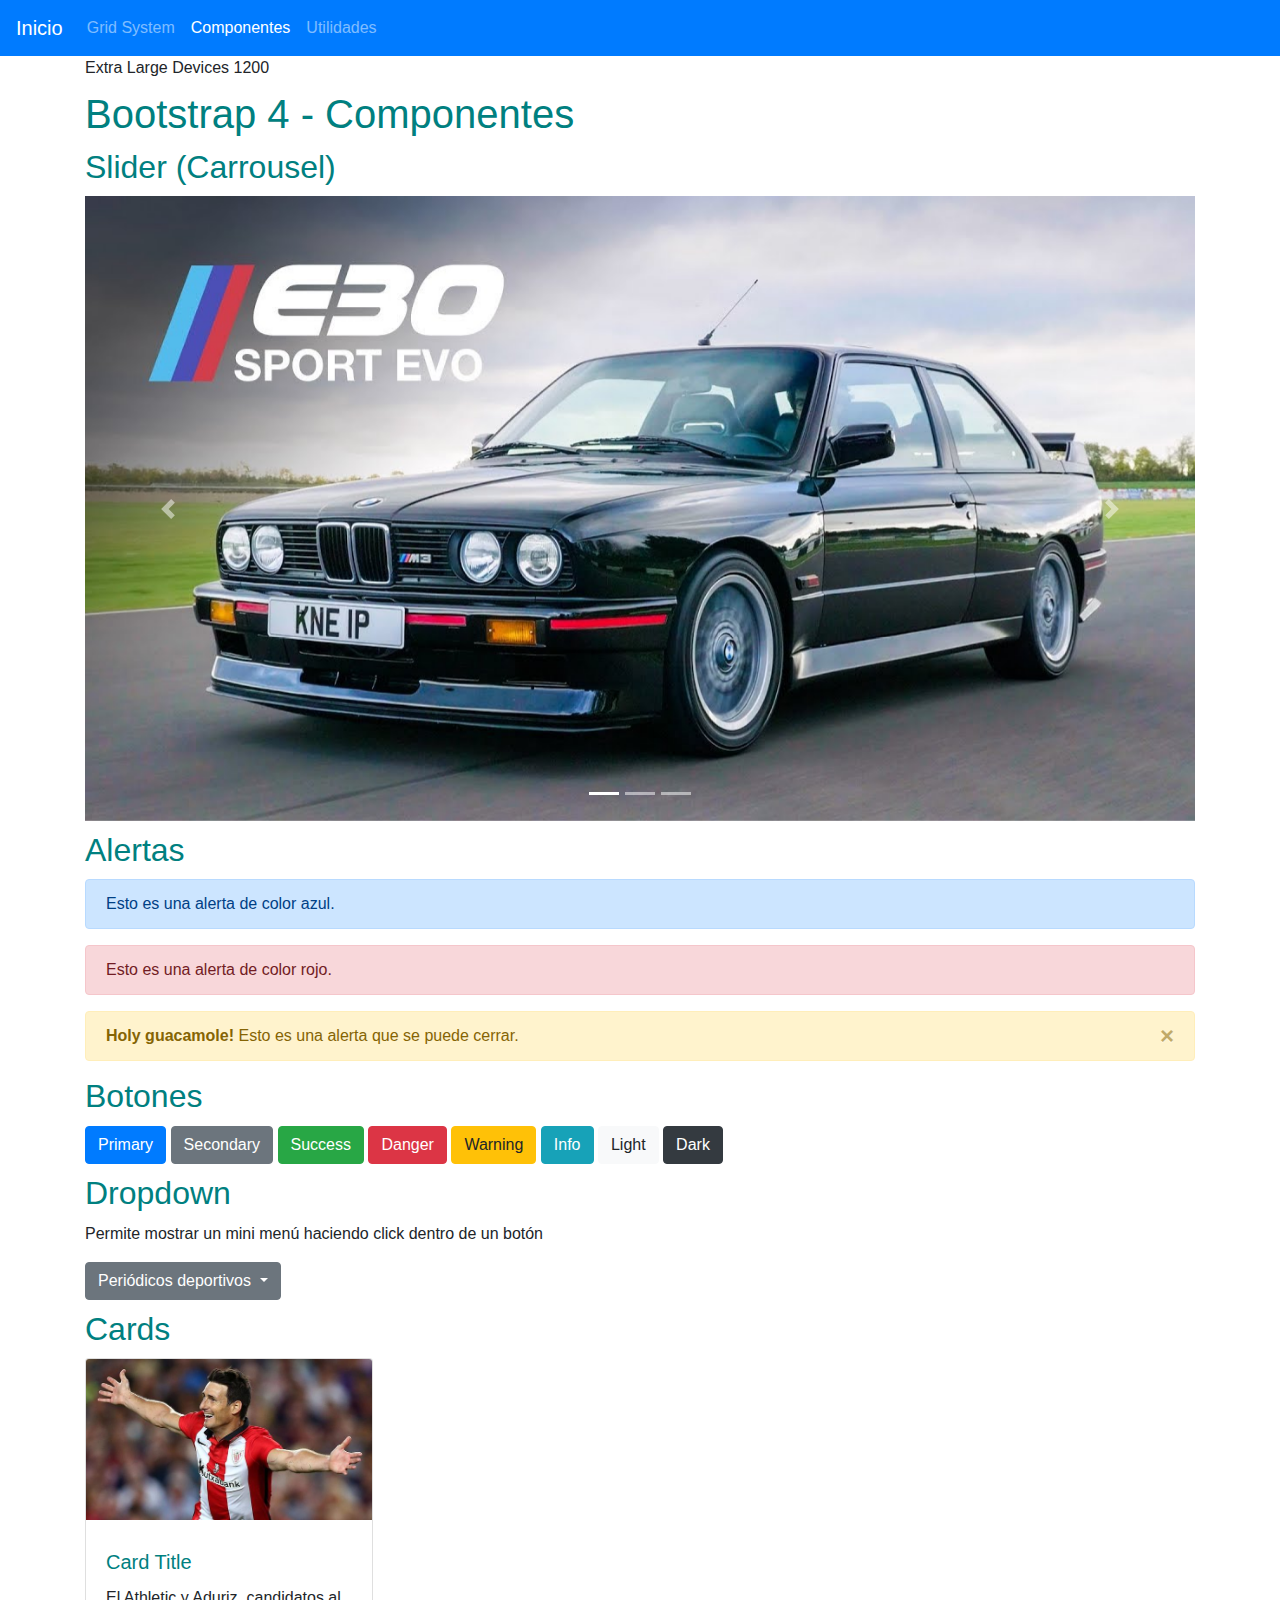
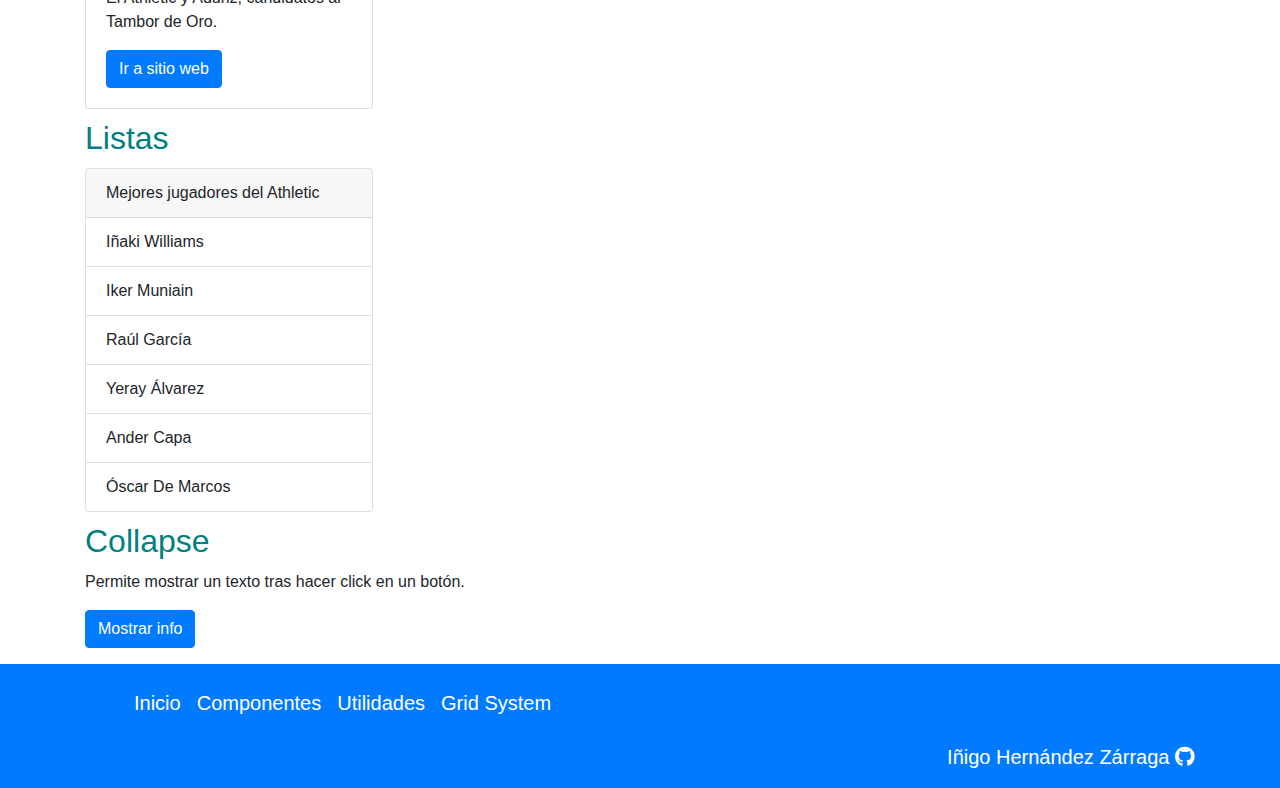
==== componentes.html @ 48dce441 "cambios bootrstrap" ====
<!doctype html>
<html lang="es">

<head>
    <!-- Required meta tags -->
    <meta charset="utf-8">
    <meta name="viewport" content="width=device-width, initial-scale=1, shrink-to-fit=no, user-scalable=no">

    <!-- Bootstrap CSS -->
    <link rel="stylesheet" href="https://stackpath.bootstrapcdn.com/bootstrap/4.3.1/css/bootstrap.min.css"
        integrity="sha384-ggOyR0iXCbMQv3Xipma34MD+dH/1fQ784/j6cY/iJTQUOhcWr7x9JvoRxT2MZw1T" crossorigin="anonymous">
    
    <!-- FontAwesome -->
    <link rel="stylesheet" href="https://cdnjs.cloudflare.com/ajax/libs/font-awesome/5.11.2/css/all.css">

    <!-- Custom CSS -->
    <link rel="stylesheet" href="css/styles.css">
    <title>Bootstrap 4 -  Componentes</title>
</head>

<body>
    <nav class=" navbar navbar-expand-lg navbar-dark bg-primary">
        <a class="navbar-brand" href="index.html">Inicio</a>
        <button class="navbar-toggler" type="button" data-toggle="collapse" data-target="#navbarNav"
            aria-controls="navbarNav" aria-expanded="false" aria-label="Toggle navigation">
            <span class="navbar-toggler-icon"></span>
        </button>
        <div class="collapse navbar-collapse" id="navbarNav">
            <ul class="navbar-nav">
                <li class="nav-item ">
                    <a class="nav-link" href="grid-system.html">Grid System</a> <span class="sr-only">(current)</span></a>
                </li>
                <li class="nav-item active">
                    <a class="nav-link" href="componentes.html">Componentes</a>
                </li>
                <li class="nav-item">
                    <a class="nav-link" href="utilidades.html">Utilidades</a>
                </li>
            </ul>
        </div>
    </nav>



    <main class="container">

        <h1>bootstrap 4 - Componentes</h1>

       

        <h2>Slider (Carrousel)</h2>

        <div id="carouselExampleIndicators" class="carousel slide" data-ride="carousel">
            <ol class="carousel-indicators">
                <li data-target="#carouselExampleIndicators" data-slide-to="0" class="active"></li>
                <li data-target="#carouselExampleIndicators" data-slide-to="1"></li>
                <li data-target="#carouselExampleIndicators" data-slide-to="2"></li>
            </ol>
            <div class="carousel-inner">
                <div class="carousel-item active">
                    <img src="images/e30.jpg" class="d-block w-100" alt="bmw m3 e30">
                </div>
                <div class="carousel-item">
                    <img src="images/190e.jpg" class="d-block w-100" alt="mercedes 190e evo 2">
                </div>
                <div class="carousel-item">
                    <img src="images/serrucho.jpg" class="d-block w-100" alt="ford sierra rs cosworth">
                </div>
            </div>
            <a class="carousel-control-prev" href="#carouselExampleIndicators" role="button" data-slide="prev">
                <span class="carousel-control-prev-icon" aria-hidden="true"></span>
                <span class="sr-only">Previous</span>
            </a>
            <a class="carousel-control-next" href="#carouselExampleIndicators" role="button" data-slide="next">
                <span class="carousel-control-next-icon" aria-hidden="true"></span>
                <span class="sr-only">Next</span>
            </a>
        </div>
              

        <h2>Alertas</h2>
        <div class="alert alert-primary" role="alert">
            Esto es una alerta de color azul.
        </div>
        
        <div class="alert alert-danger" role="alert">
            Esto es una alerta de color rojo.
        </div>
        
        
        
        <div class="alert alert-warning alert-dismissible fade show" role="alert">
            <strong>Holy guacamole!</strong> Esto es una alerta que se puede cerrar.
            <button type="button" class="close" data-dismiss="alert" aria-label="Close">
                <span aria-hidden="true">&times;</span>
            </button>
        </div>

        <h2>Botones</h2>

        <button type="button" class="btn btn-primary">Primary</button>
        <button type="button" class="btn btn-secondary">Secondary</button>
        <button type="button" class="btn btn-success">Success</button>
        <button type="button" class="btn btn-danger">Danger</button>
        <button type="button" class="btn btn-warning">Warning</button>
        <button type="button" class="btn btn-info">Info</button>
        <button type="button" class="btn btn-light">Light</button>
        <button type="button" class="btn btn-dark">Dark</button>

        <h2>Dropdown </h2>
        <p>Permite mostrar un mini menú haciendo click dentro de un botón</p>

        <div class="dropdown">
            <a class="btn btn-secondary dropdown-toggle" href="#" role="button" id="dropdownMenuLink" data-toggle="dropdown"
                aria-haspopup="true" aria-expanded="false">
               Periódicos deportivos
            </a>
        
            <div class="dropdown-menu" aria-labelledby="dropdownMenuLink">
                <a class="dropdown-item" href="https://www.marca.com/">Marca</a>
                <a class="dropdown-item" href="https://as.com/">As</a>
                <a class="dropdown-item" href="https://www.mundodeportivo.com/">Mundo Deportivo</a>
            </div>
        </div>

        <h2>Cards</h2>
        <div class="card" style="width: 18rem;">
            <img src="images/aduriz.jpg" class="card-img-top" alt="...">
            <div class="card-body">
                <h5 class="card-title">Card title</h5>
                <p class="card-text">El Athletic y Aduriz, candidatos al Tambor de Oro.</p>
                <a href="https://es.wikipedia.org/wiki/Aritz_Aduriz" class="btn btn-primary">Ir a sitio web</a>
            </div>
        </div>

        <h2>Listas</h2>

        <div class="card" style="width: 18rem;">
            <div class="card-header">
                Mejores jugadores del Athletic
            </div>
            <ol class="list-group list-group-flush">
                <li class="list-group-item">Iñaki Williams</li>
                <li class="list-group-item">Iker Muniain</li>
                <li class="list-group-item">Raúl García</li>
                <li class="list-group-item">Yeray Álvarez</li>
                <li class="list-group-item">Ander Capa</li>
                <li class="list-group-item">Óscar De Marcos</li>
               
            </ol>
        </div>

        <h2>Collapse</h2>
        <p>Permite mostrar un texto tras hacer click en un botón.</p>
        <p>
           
            <button class="btn btn-primary" type="button" data-toggle="collapse" data-target="#collapseExample"
                aria-expanded="false" aria-controls="collapseExample">
                Mostrar info
            </button>
        </p>
        <div class="collapse" id="collapseExample">
            <div class="card card-body">
               Lorem, ipsum dolor sit amet consectetur adipisicing elit. Asperiores nihil dignissimos debitis cum dolorum praesentium repellendus, eius nobis, incidunt minima distinctio reiciendis qui cupiditate! Incidunt tempore quos architecto tempora omnis!
            </div>
        </div>


    </main>

    <footer class="bg-primary ">
        <div class="container p-1 p-sm-3 clearfix">
            <nav>
                <ul class="d-flex justify-content-start flex-column flex-column  flex-md-row bd-highlight mb-3 ">
                    <li class="p-2 bd-highlight"><a href="index.html">Inicio</a></li>
                    <li class="p-2 bd-highlight"><a href="componentes.html">Componentes</a></li>
                    <li class="p-2 bd-highlight"><a href="utilidades.html">Utilidades</a></li>
                    <li class="p-2 bd-highlight"><a href="grid-system.html">Grid System</a></li>
                </ul>
    
                <a class="float-right" href="https://github.com/ihz46" target="_blank">Iñigo Hernández Zárraga <i
                        class="fab fa-github font-size:2em "></i></a>
            </nav>
        </div>
    </footer>




    <!-- Optional JavaScript -->
    <!-- jQuery first, then Popper.js, then Bootstrap JS -->
    <script src="https://code.jquery.com/jquery-3.3.1.slim.min.js"
        integrity="sha384-q8i/X+965DzO0rT7abK41JStQIAqVgRVzpbzo5smXKp4YfRvH+8abtTE1Pi6jizo"
        crossorigin="anonymous"></script>
    <script src="https://cdnjs.cloudflare.com/ajax/libs/popper.js/1.14.7/umd/popper.min.js"
        integrity="sha384-UO2eT0CpHqdSJQ6hJty5KVphtPhzWj9WO1clHTMGa3JDZwrnQq4sF86dIHNDz0W1"
        crossorigin="anonymous"></script>
    <script src="https://stackpath.bootstrapcdn.com/bootstrap/4.3.1/js/bootstrap.min.js"
        integrity="sha384-JjSmVgyd0p3pXB1rRibZUAYoIIy6OrQ6VrjIEaFf/nJGzIxFDsf4x0xIM+B07jRM"
        crossorigin="anonymous"></script>
</body>

</html>
---- css/styles.css ----
/**

    Fichero de CSS personalizado


*/

h1,
h2,
h3,
h4,
h5,
h6 {
    color: teal;
    text-transform: capitalize;
    margin: 10px 0px 10px 0px;
}

ul,ol{
    list-style: none;
}

main:before {
    content: "Mobile First < 576";
}

.col,
.col-sm {
    border: 1px solid rgb(0, 133, 177);
    background-color: rgb(132, 240, 141);
    padding: 20px;
}

footer {
    bottom: 0;
    width: 100%;
    text-align: center;
}

nav {
    position: sticky;
}

footer a {
    color: white;
    font-size: 1.25em
}

a:hover {
    color: #ffc107;
    text-decoration: none;

}



/* Extra small devices (portrait phones, less than 576px)
     No media query for `xs` since this is the default in Bootstrap

     Small devices (landscape phones, 576px and up)*/
@media (min-width: 576px) {
    main:before {
        content: "Small Devices 576";
    }

   

}

/* Medium devices (tablets, 768px and up)*/
@media (min-width: 768px) {
    main:before {
        content: "Medium Devices 768";
    }




}

/*Large devices (desktops, 992px and up)*/

@media (min-width: 992px) {
    main:before {
        content: "Large Devices 992";
    }

  
}

/* Extra large devices (large desktops, 1200px and up)*/
@media (min-width: 1200px) {
    main:before {
        content: "Extra Large Devices 1200";
    }

    
}
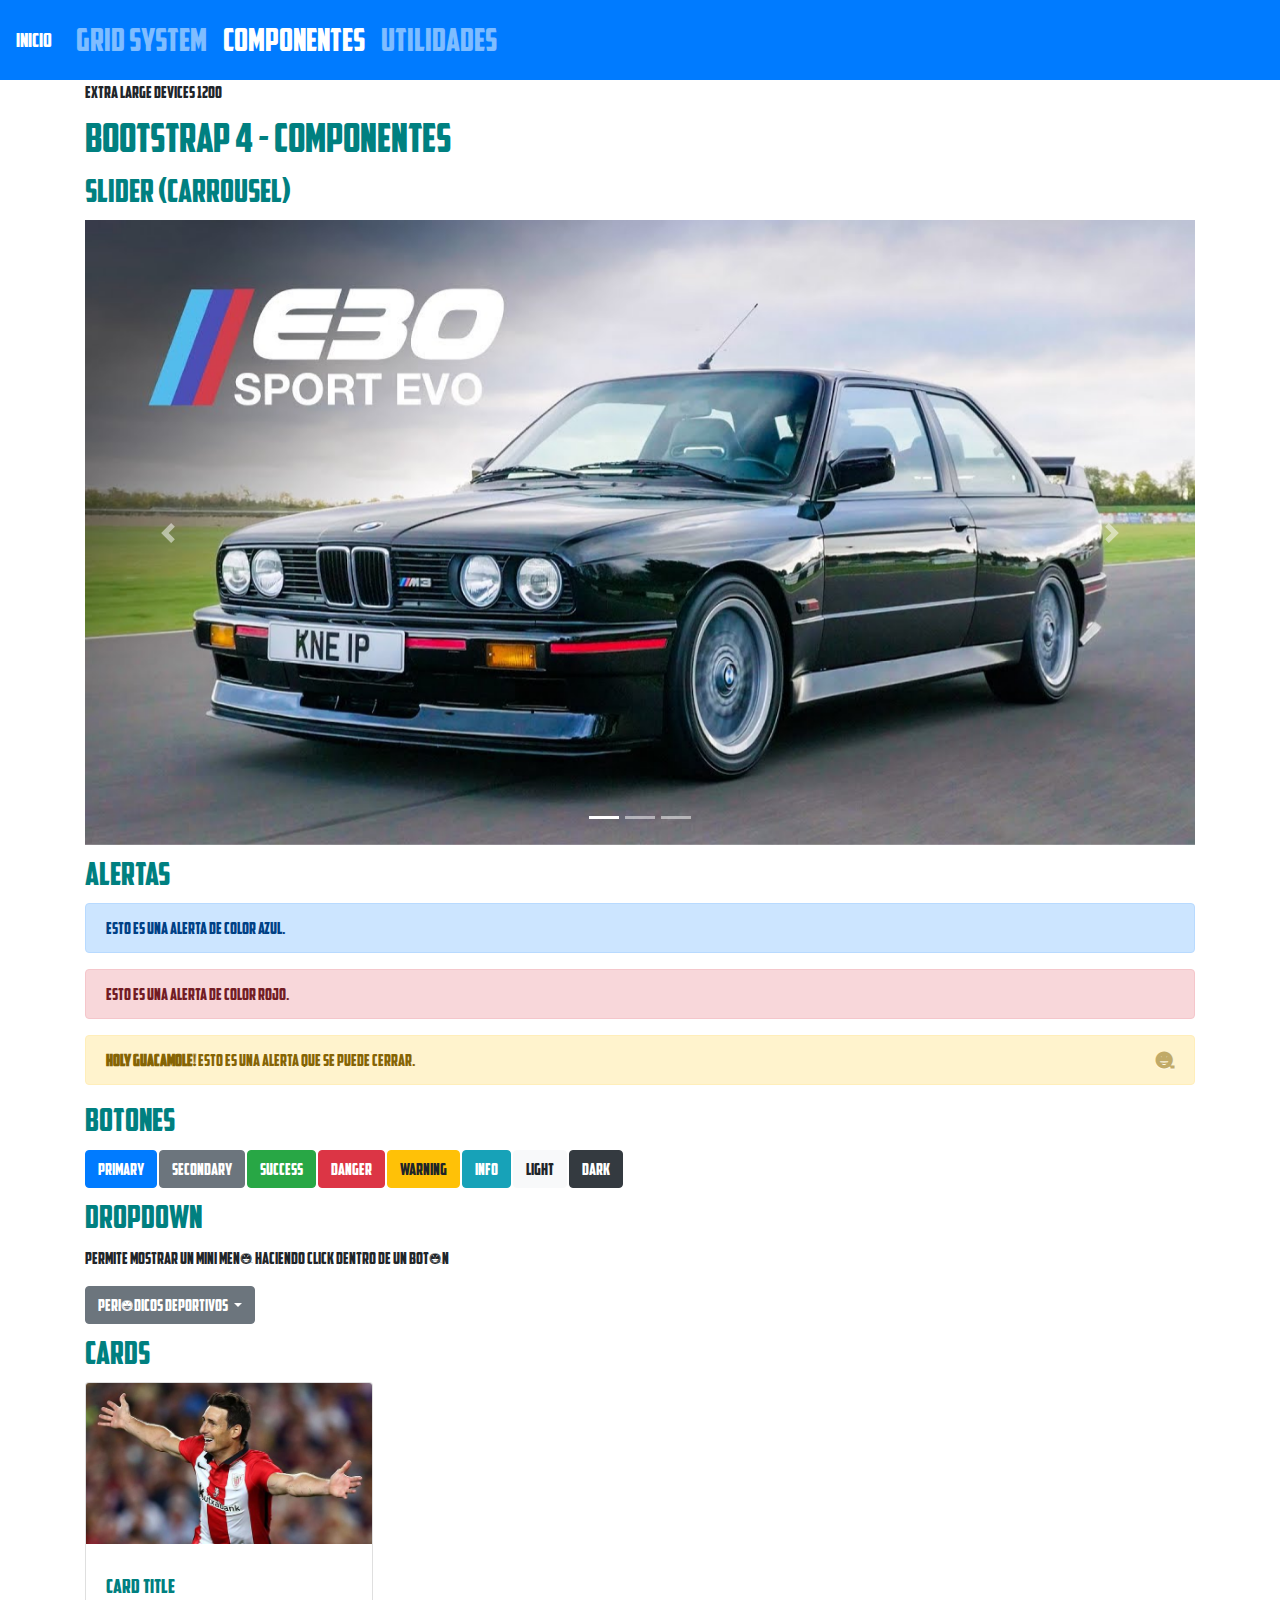
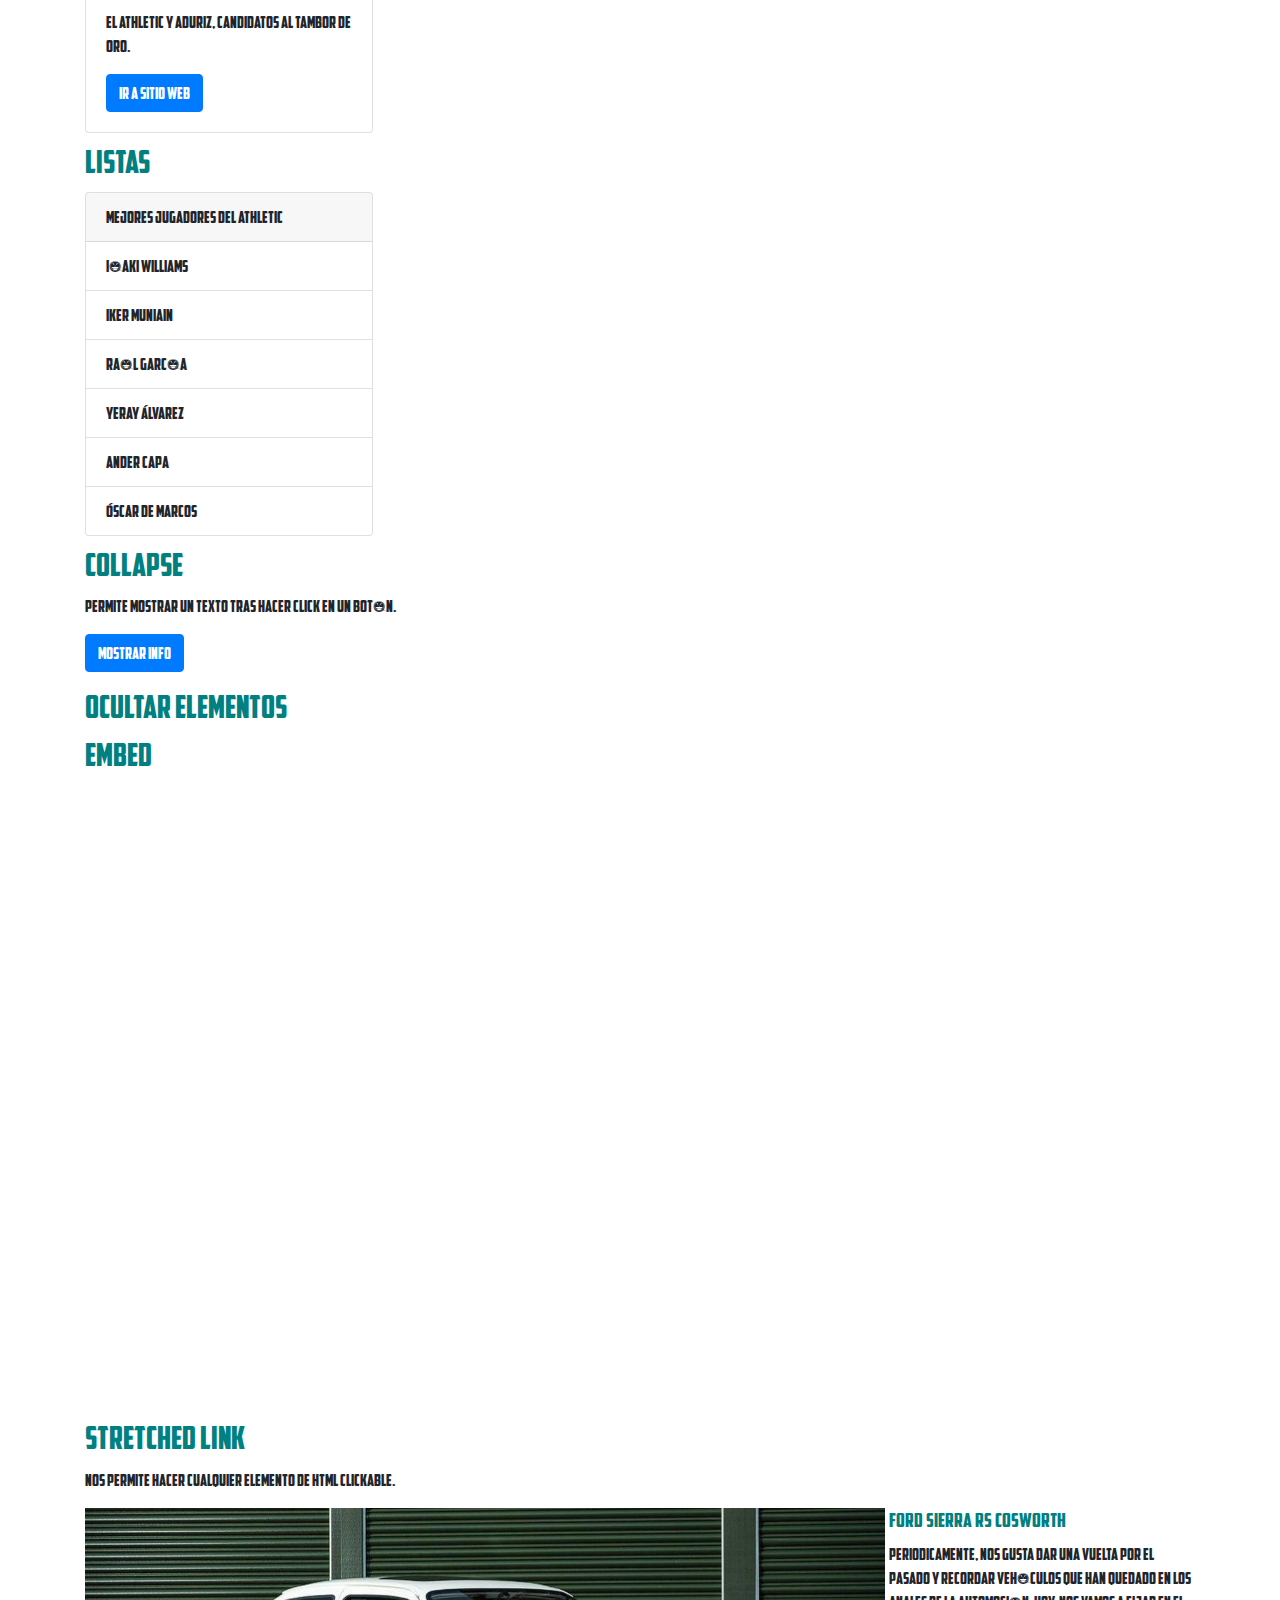
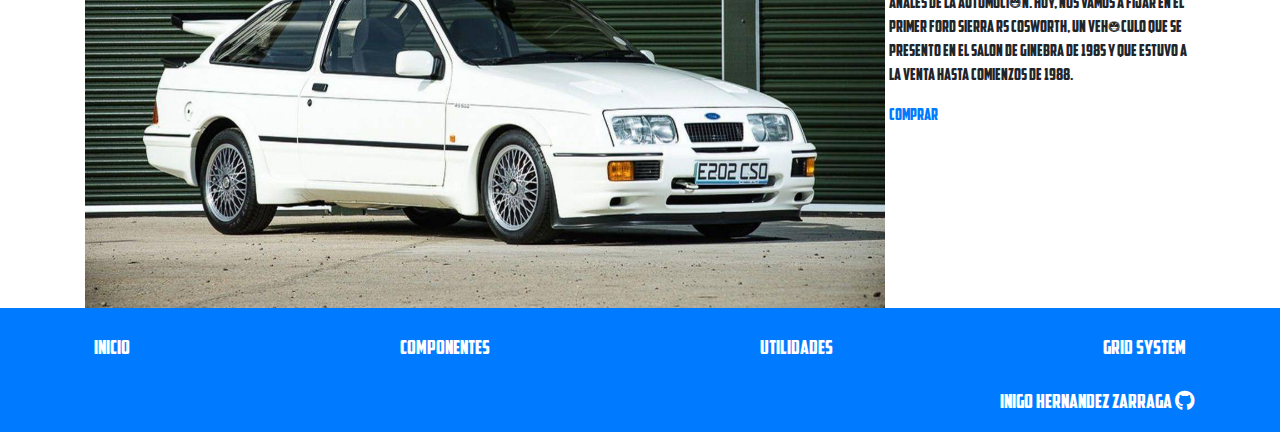
==== commit 485ee604: "cambios" ====
--- a/componentes.html
+++ b/componentes.html
@@ -5,6 +5,9 @@
     <!-- Required meta tags -->
     <meta charset="utf-8">
     <meta name="viewport" content="width=device-width, initial-scale=1, shrink-to-fit=no, user-scalable=no">
+
+    <!-- Fuente American Captain -->
+    <link rel="stylesheet" href="css/fonts.css">
 
     <!-- Bootstrap CSS -->
     <link rel="stylesheet" href="https://stackpath.bootstrapcdn.com/bootstrap/4.3.1/css/bootstrap.min.css"
@@ -164,25 +167,51 @@
                Lorem, ipsum dolor sit amet consectetur adipisicing elit. Asperiores nihil dignissimos debitis cum dolorum praesentium repellendus, eius nobis, incidunt minima distinctio reiciendis qui cupiditate! Incidunt tempore quos architecto tempora omnis!
             </div>
         </div>
+        <h2>Ocultar elementos</h2>
+        <div class="d-lg-none">
+            <p>Este texto debe desaparecer en las pantallas menores a large.</p>
+            <img class="border border-primary rounded" src="images/hidden.PNG" alt="imagen de como ocultar elementos dependiendo del tamano de la pantalla">
+
+        </div>
+
+        <h2>Embed</h2>
+        <div class="embed-responsive embed-responsive-16by9">
+            <iframe class="embed-responsive-item" src="https://www.dailymotion.com/video/x7o6wd3?playlist=x63ggo"
+                allowfullscreen></iframe>
+        </div>
+
+        <h2>Stretched Link</h2>
+        <p>Nos permite hacer cualquier elemento de HTML clickable.</p>
+        <div class="media position-relative">
+            <img src="images/serrucho.jpg" class="mr-1" style="height:400px; width:800px" alt="Comprar ford sierra rs cosworth">
+            <div class="media-body">
+                <h5 class="mt-0">Ford Sierra rs cosworth</h5>
+                <p>Periodicamente, nos gusta dar una vuelta por el pasado y recordar vehículos que han quedado en los anales de la
+                automoción. Hoy, nos vamos a fijar en el primer Ford Sierra RS Cosworth, un vehículo que se presento en el salon de
+                Ginebra de 1985 y que estuvo a la venta hasta comienzos de 1988.</p>
+                <a href="https://www.milanuncios.com/ford-de-segunda-mano/ford-sierra-rs-cosworth.htm" target="_blank" class="stretched-link">Comprar</a>
+            </div>
+        </div>
+     
 
 
     </main>
 
-    <footer class="bg-primary ">
-        <div class="container p-1 p-sm-3 clearfix">
-            <nav>
-                <ul class="d-flex justify-content-start flex-column flex-column  flex-md-row bd-highlight mb-3 ">
-                    <li class="p-2 bd-highlight"><a href="index.html">Inicio</a></li>
-                    <li class="p-2 bd-highlight"><a href="componentes.html">Componentes</a></li>
-                    <li class="p-2 bd-highlight"><a href="utilidades.html">Utilidades</a></li>
-                    <li class="p-2 bd-highlight"><a href="grid-system.html">Grid System</a></li>
-                </ul>
-    
-                <a class="float-right" href="https://github.com/ihz46" target="_blank">Iñigo Hernández Zárraga <i
-                        class="fab fa-github font-size:2em "></i></a>
-            </nav>
-        </div>
-    </footer>
+        <footer class="bg-primary ">
+            <div class="container p-1 p-sm-3 clearfix">
+                <nav>
+                    <ul class=" p-0 d-flex justify-content-between flex-column flex-sm-row ">
+                        <li class="p-2 bd-highlight"><a href="index.html">Inicio</a></li>
+                        <li class="p-2 bd-highlight"><a href="componentes.html">Componentes</a></li>
+                        <li class="p-2 bd-highlight"><a href="utilidades.html">Utilidades</a></li>
+                        <li class="p-2 bd-highlight"><a href="grid-system.html">Grid System</a></li>
+                    </ul>
+        
+                    <a class="float-right" href="https://github.com/ihz46" target="_blank">Inigo Hernandez Zarraga <i
+                            class="fab fa-github"></i></a>
+                </nav>
+            </div>
+        </footer>
 
 
 
--- a/css/fonts.css
+++ b/css/fonts.css
@@ -0,0 +1,7 @@
+
+@font-face {
+  font-family: 'AmericanCaptain';
+  src: url('webfonts/AmericanCaptain.eot?#iefix') format('embedded-opentype'),  url('webfonts/AmericanCaptain.woff') format('woff'), url('webfonts/AmericanCaptain.ttf')  format('truetype'), url('webfonts/AmericanCaptain.svg#AmericanCaptain') format('svg');
+  font-weight: normal;
+  font-style: normal;
+}
--- a/css/styles.css
+++ b/css/styles.css
@@ -4,6 +4,10 @@
 
 
 */
+
+* {
+    font-family: 'AmericanCaptain';
+}
 
 h1,
 h2,
@@ -16,7 +20,8 @@
     margin: 10px 0px 10px 0px;
 }
 
-ul,ol{
+ul,
+ol {
     list-style: none;
 }
 
@@ -35,10 +40,15 @@
     bottom: 0;
     width: 100%;
     text-align: center;
+    clear:both;
 }
 
 nav {
     position: sticky;
+}
+
+nav a{ 
+    font-size: 2em;
 }
 
 footer a {
@@ -63,7 +73,7 @@
         content: "Small Devices 576";
     }
 
-   
+
 
 }
 
@@ -85,7 +95,7 @@
         content: "Large Devices 992";
     }
 
-  
+
 }
 
 /* Extra large devices (large desktops, 1200px and up)*/
@@ -94,5 +104,5 @@
         content: "Extra Large Devices 1200";
     }
 
-    
+
 }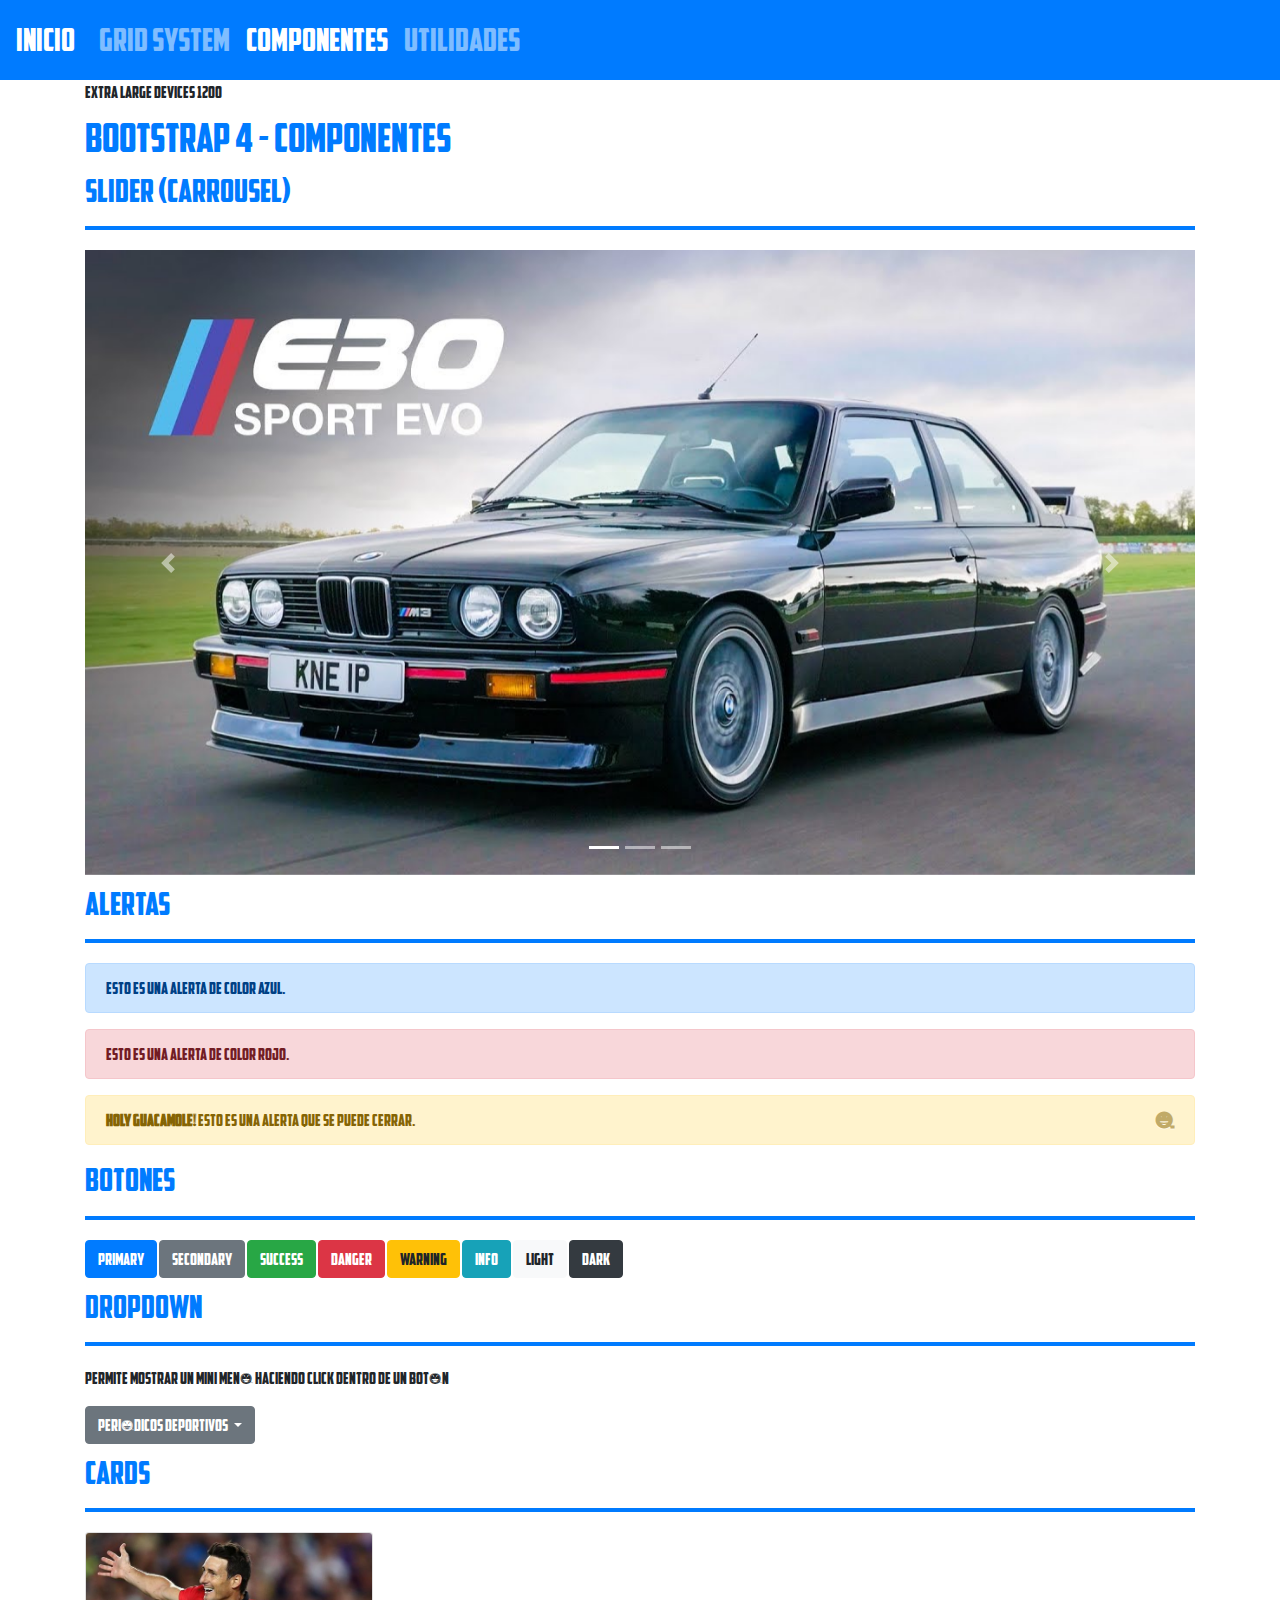
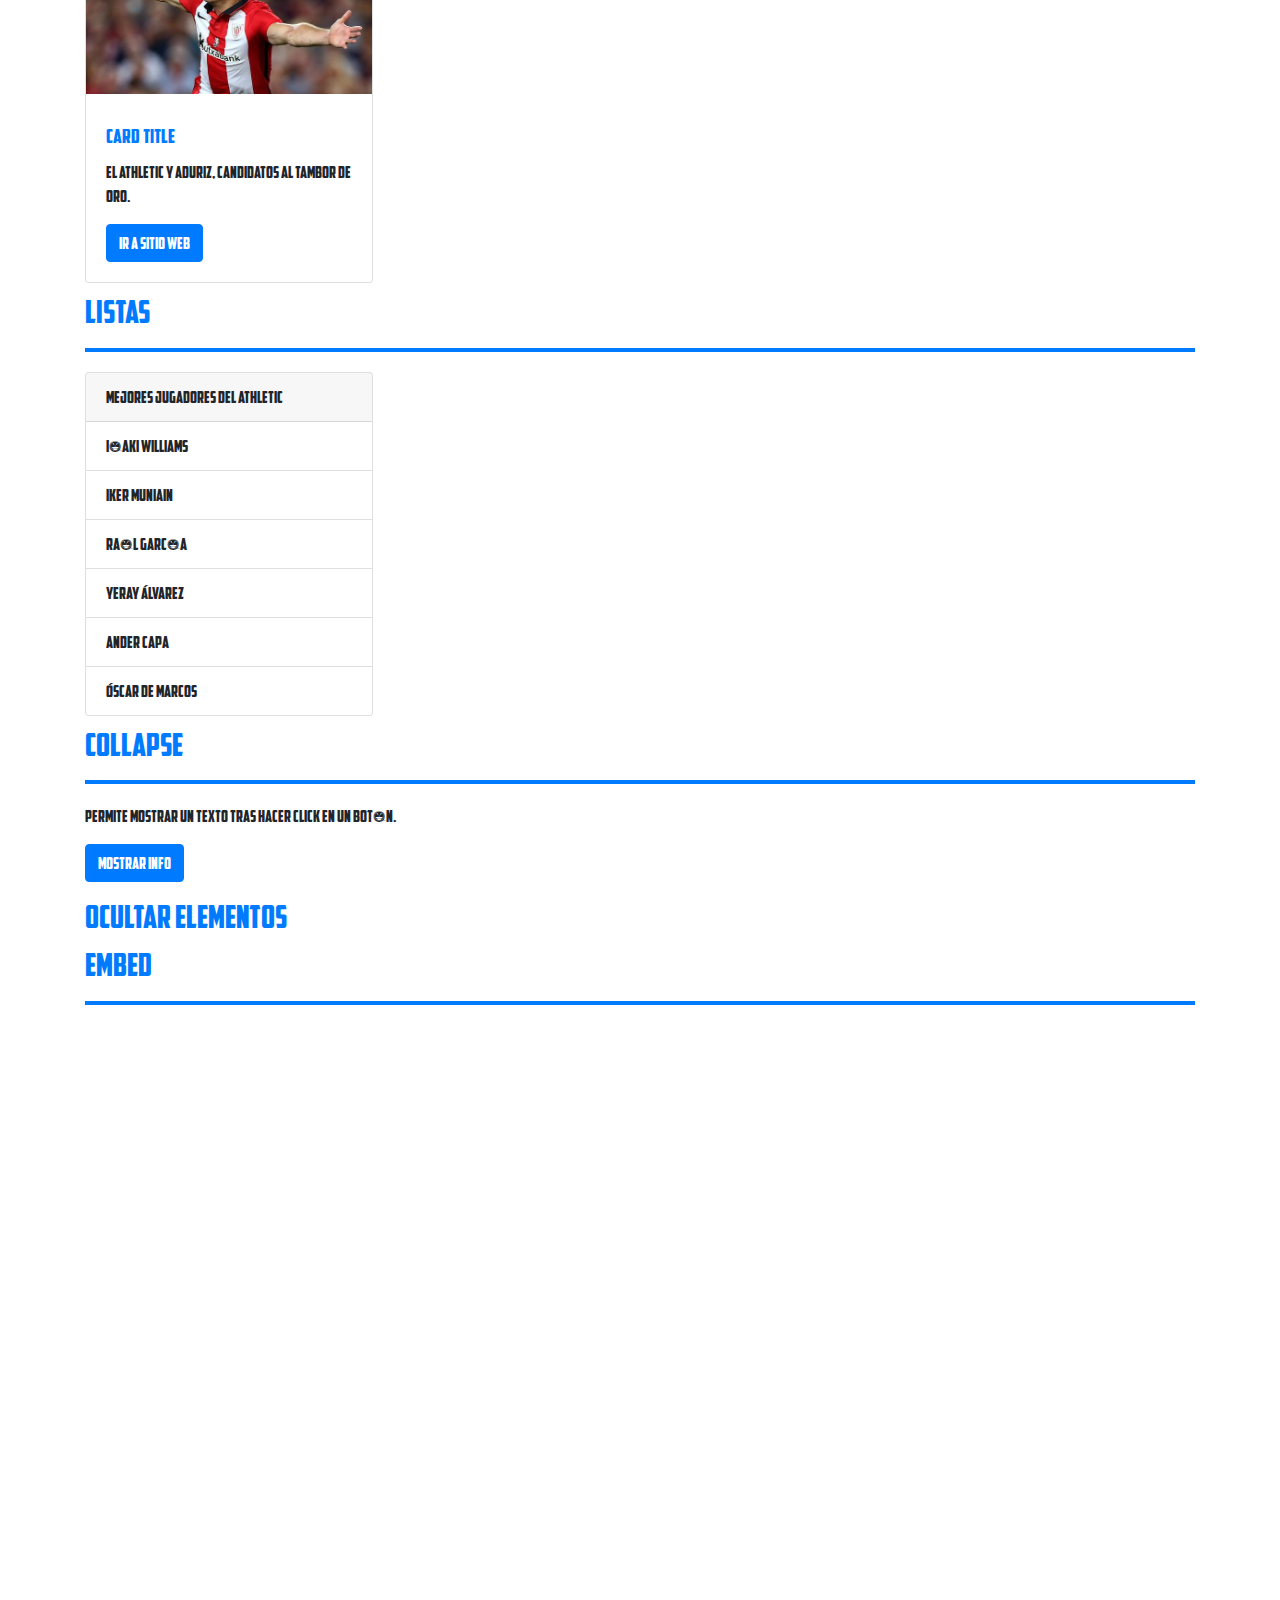
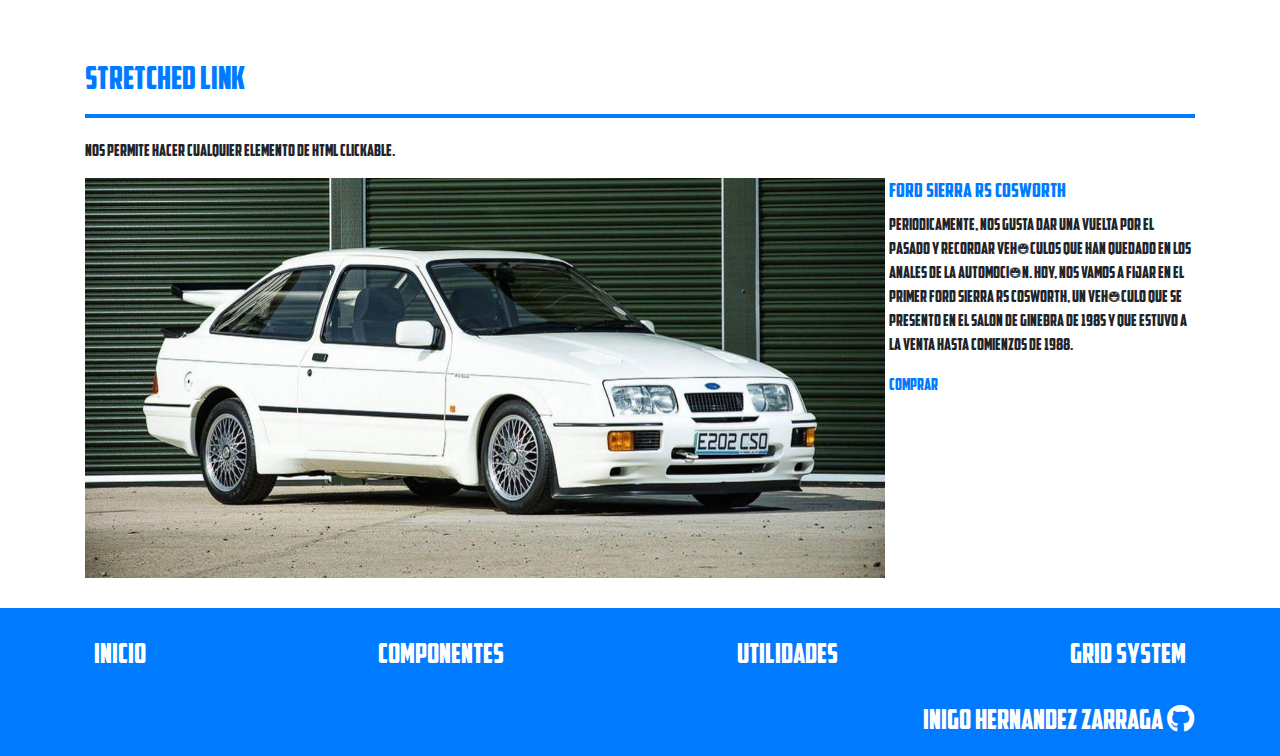
==== commit f4277089: "commit lunes 25" ====
--- a/componentes.html
+++ b/componentes.html
@@ -52,6 +52,7 @@
        
 
         <h2>Slider (Carrousel)</h2>
+        <hr>
 
         <div id="carouselExampleIndicators" class="carousel slide" data-ride="carousel">
             <ol class="carousel-indicators">
@@ -82,6 +83,7 @@
               
 
         <h2>Alertas</h2>
+        <hr>
         <div class="alert alert-primary" role="alert">
             Esto es una alerta de color azul.
         </div>
@@ -100,6 +102,7 @@
         </div>
 
         <h2>Botones</h2>
+        <hr>
 
         <button type="button" class="btn btn-primary">Primary</button>
         <button type="button" class="btn btn-secondary">Secondary</button>
@@ -111,6 +114,7 @@
         <button type="button" class="btn btn-dark">Dark</button>
 
         <h2>Dropdown </h2>
+        <hr>
         <p>Permite mostrar un mini menú haciendo click dentro de un botón</p>
 
         <div class="dropdown">
@@ -127,6 +131,7 @@
         </div>
 
         <h2>Cards</h2>
+        <hr>
         <div class="card" style="width: 18rem;">
             <img src="images/aduriz.jpg" class="card-img-top" alt="...">
             <div class="card-body">
@@ -137,6 +142,7 @@
         </div>
 
         <h2>Listas</h2>
+        <hr>
 
         <div class="card" style="width: 18rem;">
             <div class="card-header">
@@ -154,6 +160,7 @@
         </div>
 
         <h2>Collapse</h2>
+        <hr>
         <p>Permite mostrar un texto tras hacer click en un botón.</p>
         <p>
            
@@ -175,12 +182,15 @@
         </div>
 
         <h2>Embed</h2>
+        <hr>
+      
         <div class="embed-responsive embed-responsive-16by9">
-            <iframe class="embed-responsive-item" src="https://www.dailymotion.com/video/x7o6wd3?playlist=x63ggo"
-                allowfullscreen></iframe>
+            <iframe class= "embed-responsive-item" width="560" height="315" src="https://www.youtube.com/embed/kFUxZq95s14" frameborder="0"
+                allow="accelerometer; autoplay; encrypted-media; gyroscope; picture-in-picture" allowfullscreen></iframe>
         </div>
 
         <h2>Stretched Link</h2>
+        <hr>
         <p>Nos permite hacer cualquier elemento de HTML clickable.</p>
         <div class="media position-relative">
             <img src="images/serrucho.jpg" class="mr-1" style="height:400px; width:800px" alt="Comprar ford sierra rs cosworth">
--- a/css/styles.css
+++ b/css/styles.css
@@ -15,7 +15,7 @@
 h4,
 h5,
 h6 {
-    color: teal;
+    color: #007bff;
     text-transform: capitalize;
     margin: 10px 0px 10px 0px;
 }
@@ -23,6 +23,12 @@
 ul,
 ol {
     list-style: none;
+}
+
+hr {
+    color: #007bff;
+    border: 2px solid#007bff;
+    margin-bottom: 20px;
 }
 
 main:before {
@@ -37,23 +43,25 @@
 }
 
 footer {
+    margin-top: 30px;
     bottom: 0;
     width: 100%;
     text-align: center;
-    clear:both;
+    clear: both;
 }
 
 nav {
     position: sticky;
 }
 
-nav a{ 
+nav a.navbar-brand,
+nav a {
     font-size: 2em;
 }
 
 footer a {
     color: white;
-    font-size: 1.25em
+    font-size: 1.75em
 }
 
 a:hover {
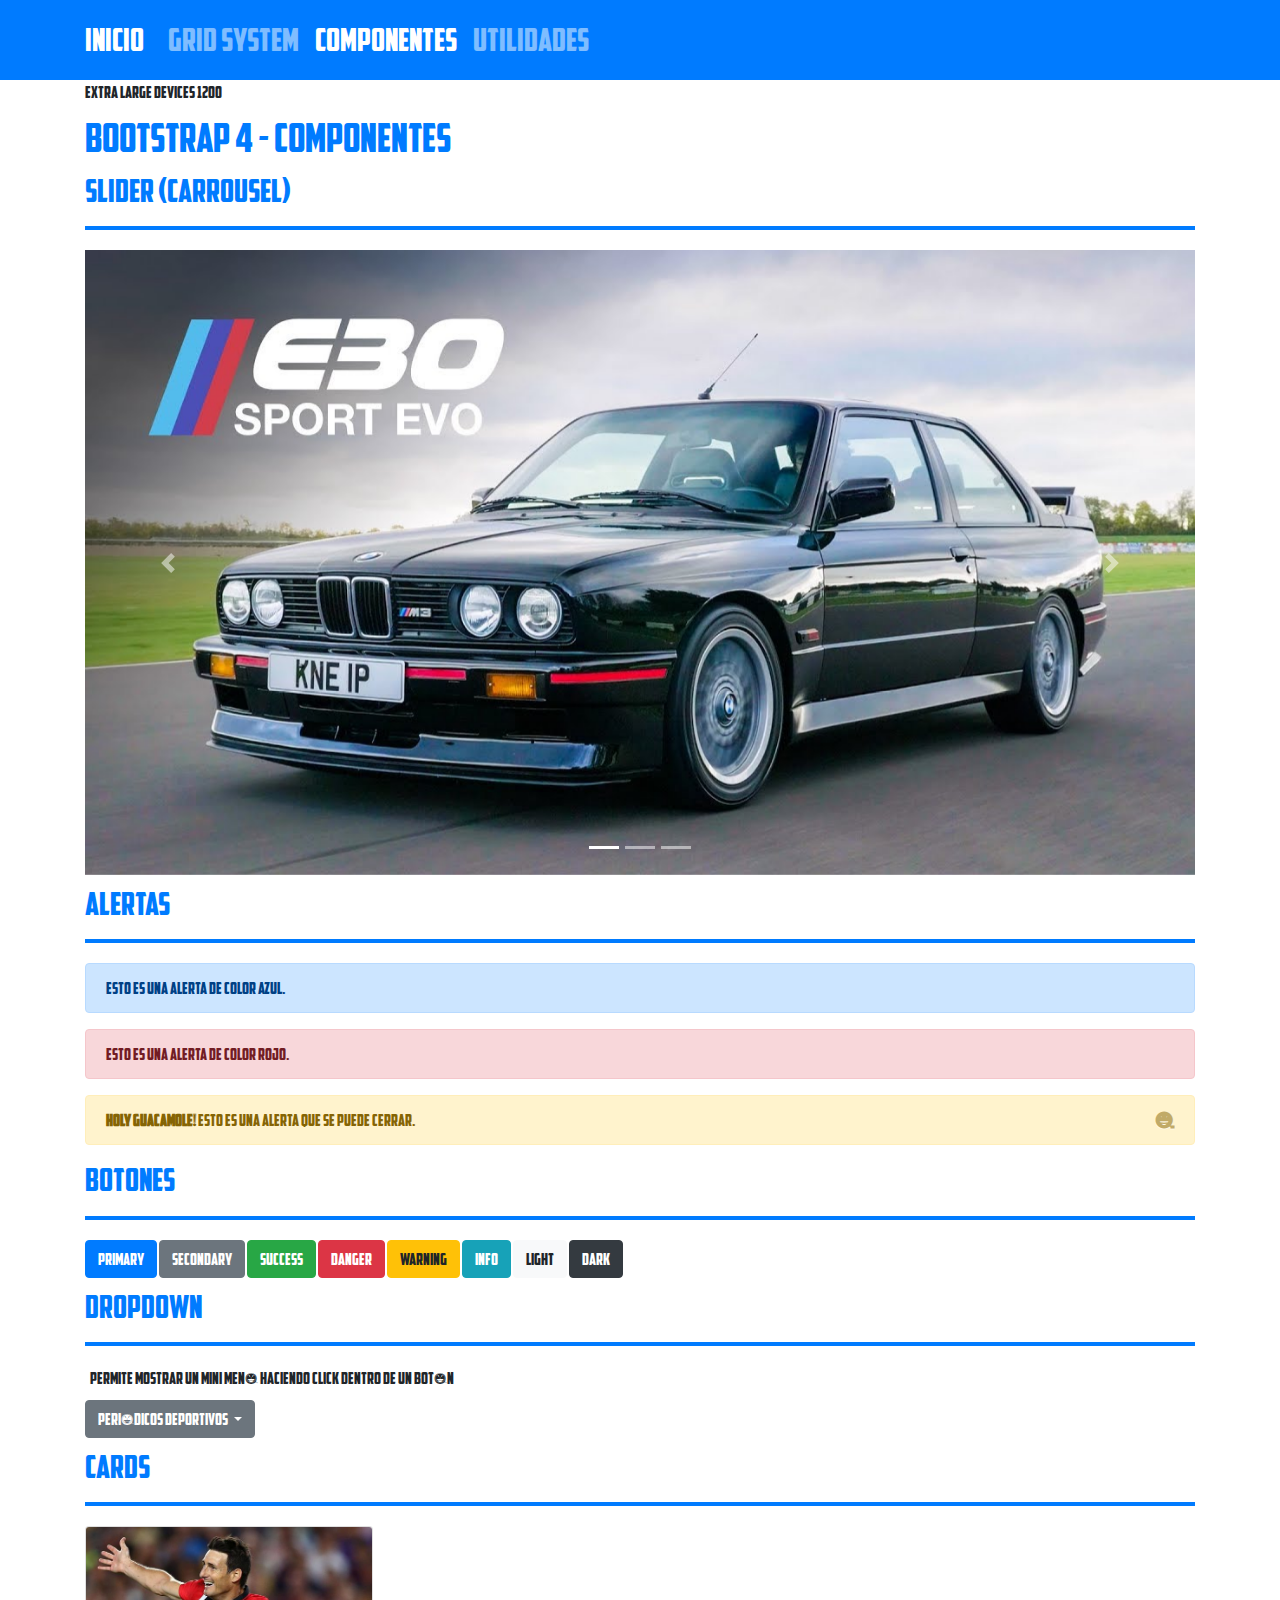
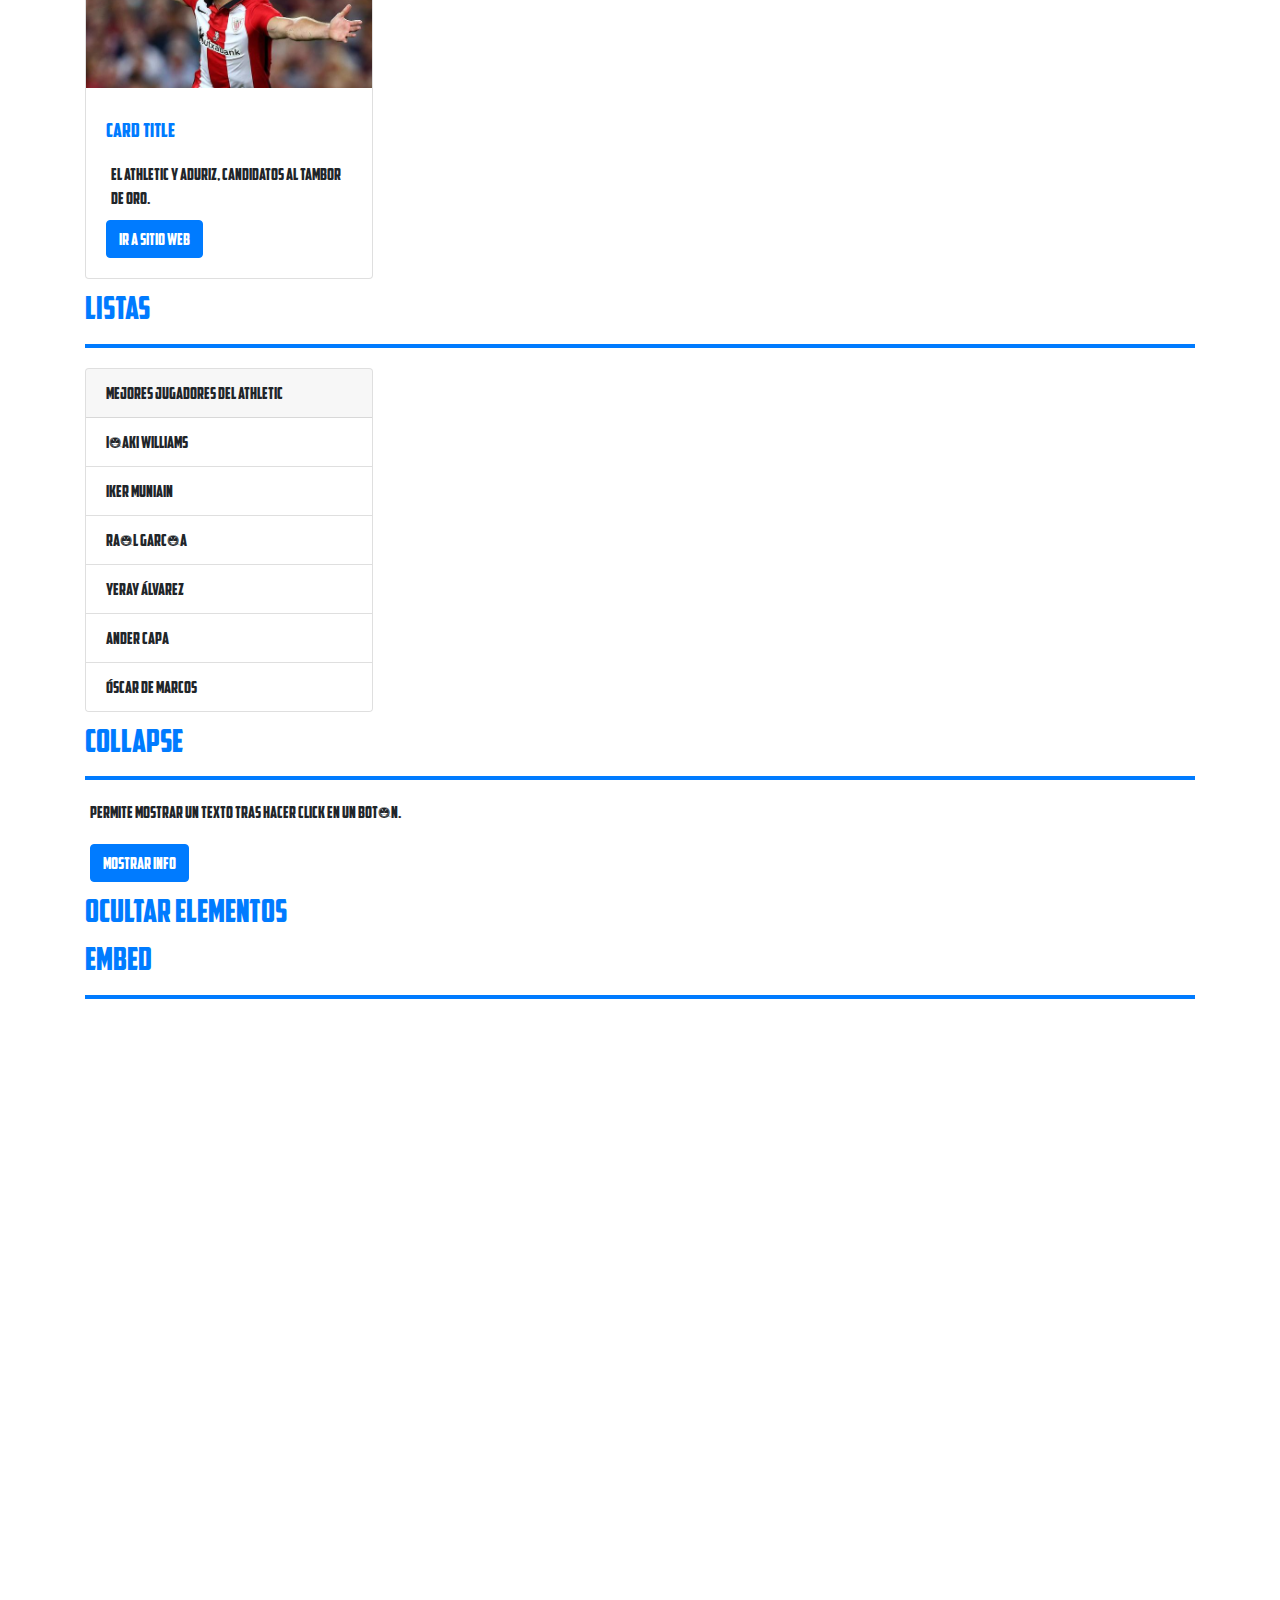
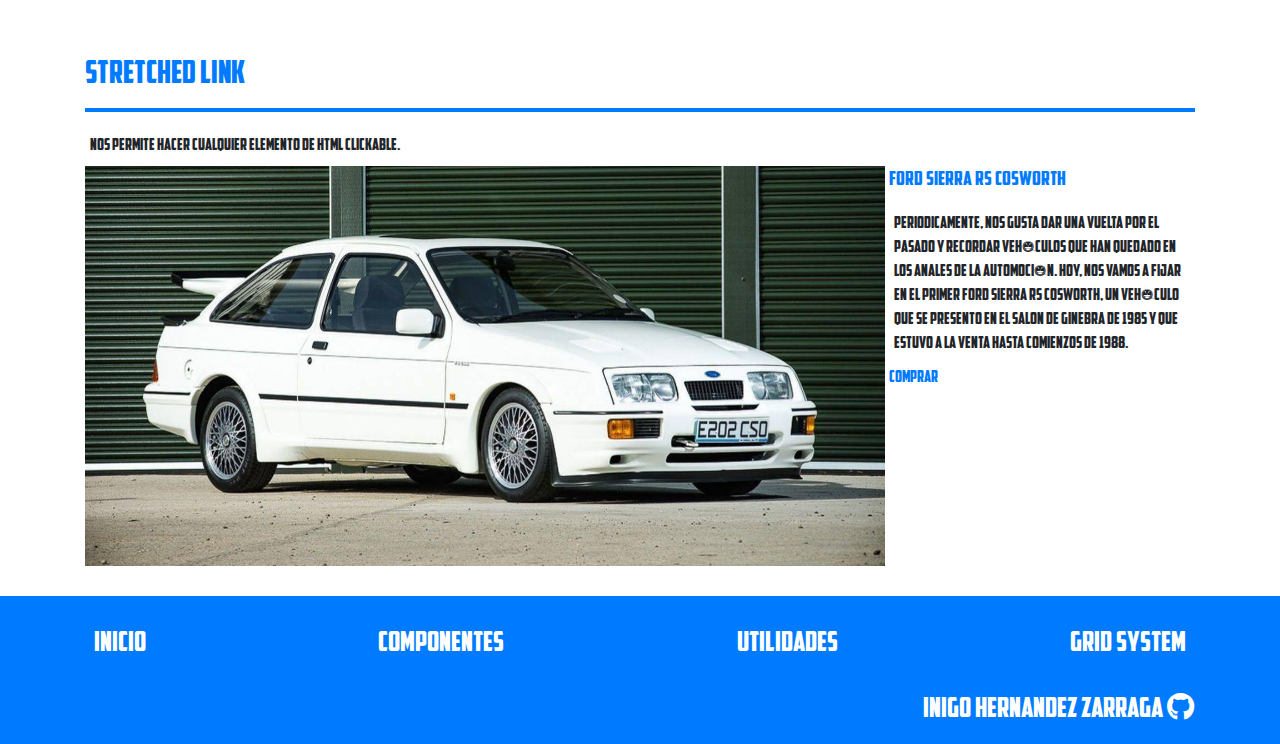
==== commit 0a4f5b71: "documentar cierre divs" ====
--- a/componentes.html
+++ b/componentes.html
@@ -23,25 +23,28 @@
 
 <body>
     <nav class=" navbar navbar-expand-lg navbar-dark bg-primary">
-        <a class="navbar-brand" href="index.html">Inicio</a>
-        <button class="navbar-toggler" type="button" data-toggle="collapse" data-target="#navbarNav"
-            aria-controls="navbarNav" aria-expanded="false" aria-label="Toggle navigation">
-            <span class="navbar-toggler-icon"></span>
-        </button>
-        <div class="collapse navbar-collapse" id="navbarNav">
-            <ul class="navbar-nav">
-                <li class="nav-item ">
-                    <a class="nav-link" href="grid-system.html">Grid System</a> <span class="sr-only">(current)</span></a>
-                </li>
-                <li class="nav-item active">
-                    <a class="nav-link" href="componentes.html">Componentes</a>
-                </li>
-                <li class="nav-item">
-                    <a class="nav-link" href="utilidades.html">Utilidades</a>
-                </li>
-            </ul>
+        <div class="container">
+            <a class="navbar-brand" href="index.html">Inicio</a>
+            <button class="navbar-toggler" type="button" data-toggle="collapse" data-target="#navbarNav"
+                aria-controls="navbarNav" aria-expanded="false" aria-label="Toggle navigation">
+                <span class="navbar-toggler-icon"></span>
+            </button>
+            <div class="collapse navbar-collapse" id="navbarNav">
+                <ul class="navbar-nav">
+                    <li class="nav-item ">
+                        <a class="nav-link" href="grid-system.html">Grid System</a>
+                    </li>
+                    <li class="nav-item active">
+                        <a class="nav-link" href="componentes.html">Componentes</a>
+                    </li>
+                    <li class="nav-item">
+                        <a class="nav-link" href="utilidades.html">Utilidades</a>
+                    </li>
+                </ul>
+            </div>
         </div>
     </nav>
+
 
 
 
--- a/css/styles.css
+++ b/css/styles.css
@@ -7,6 +7,10 @@
 
 * {
     font-family: 'AmericanCaptain';
+}
+
+p{
+    margin:20px 5px 10px 5px;
 }
 
 h1,
@@ -70,6 +74,11 @@
 
 }
 
+.row div[class^="col"] {
+    background-color: #DDD;
+    border: 1px solid rgb(0, 133, 177);
+    padding:20px;
+}
 
 
 /* Extra small devices (portrait phones, less than 576px)
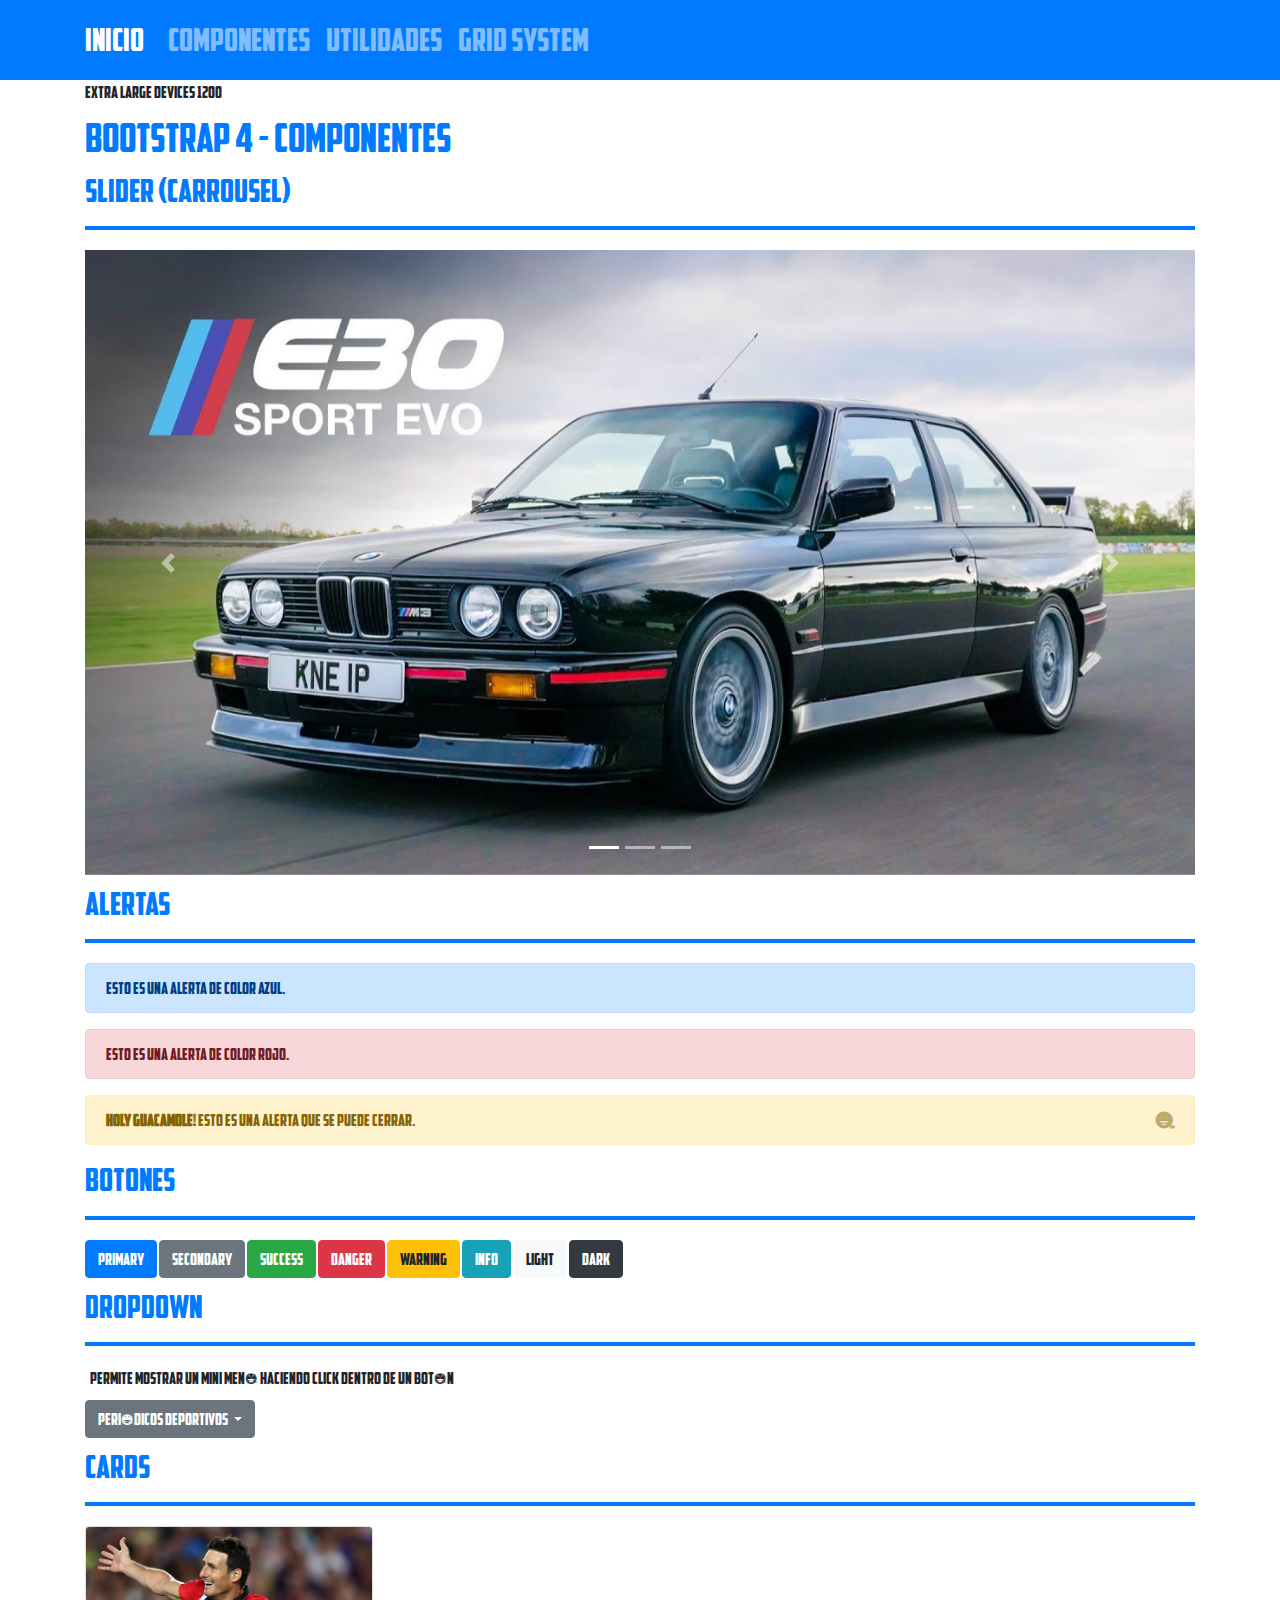
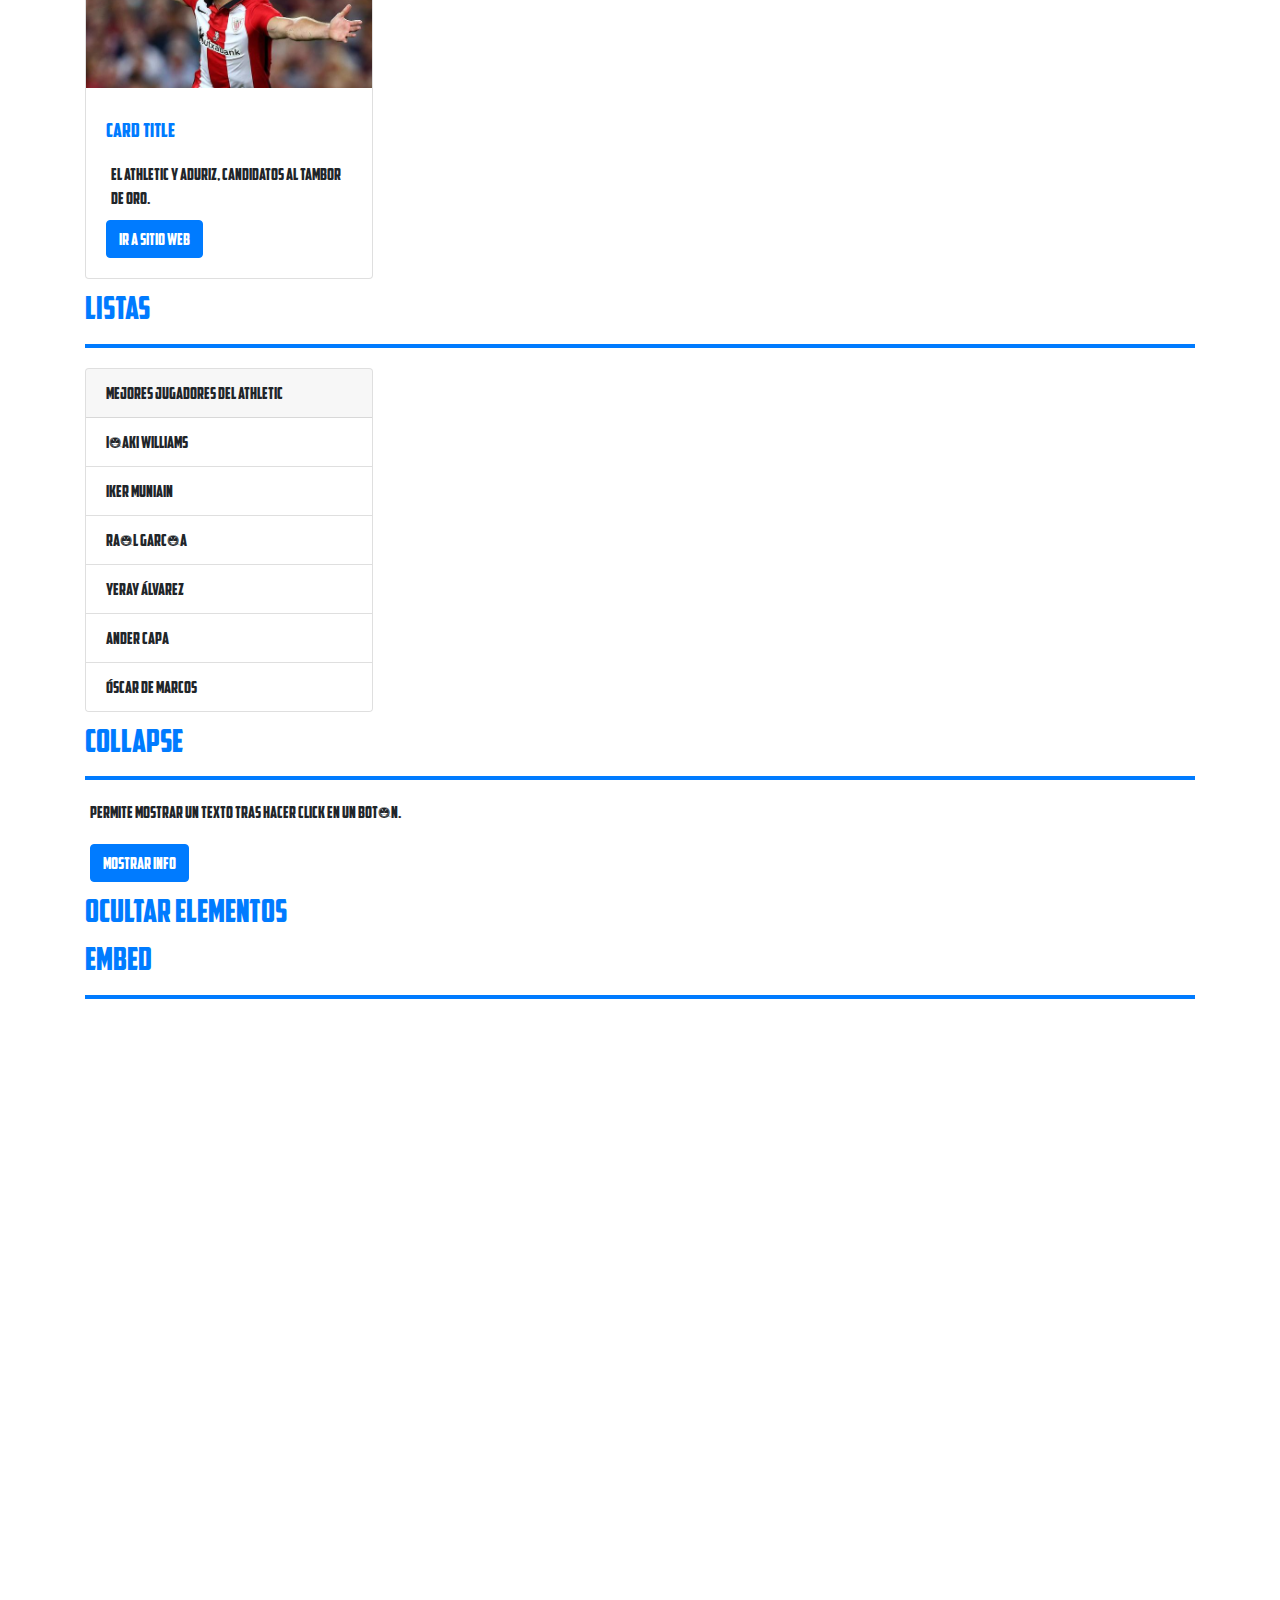
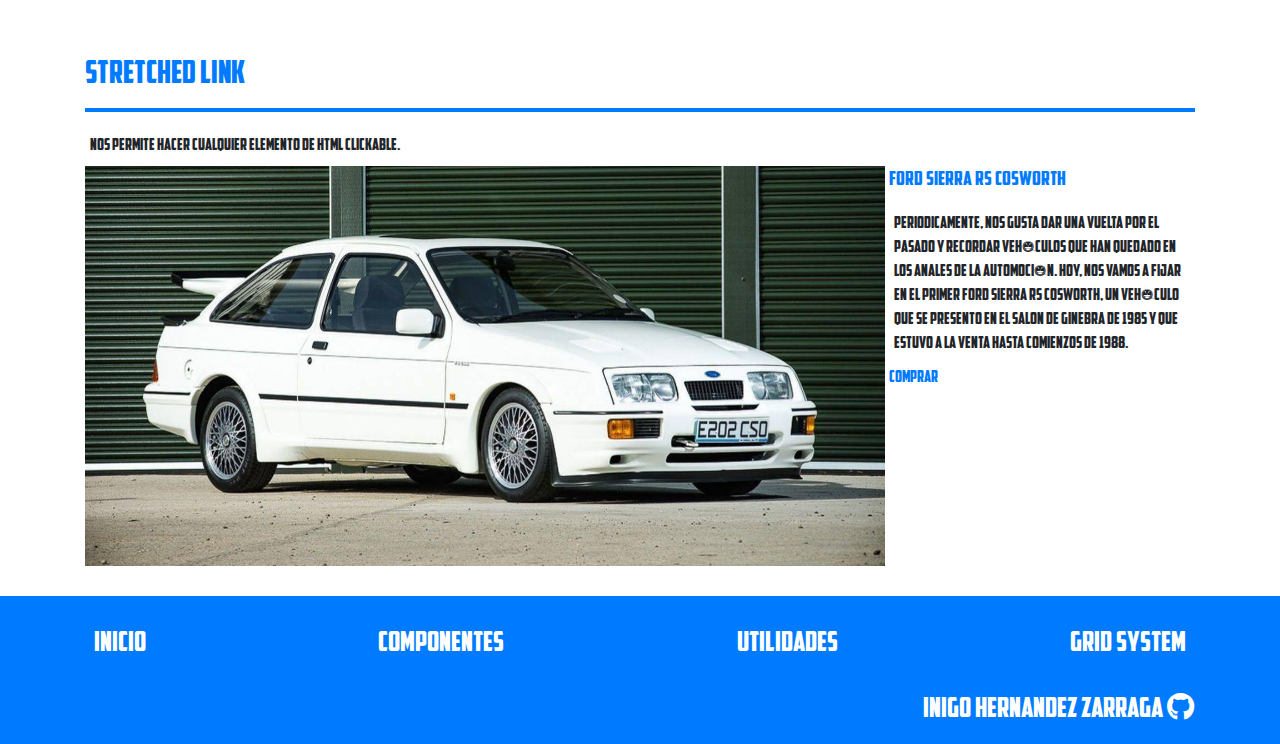
==== commit 95b5c2a3: "commit readme" ====
--- a/componentes.html
+++ b/componentes.html
@@ -22,6 +22,7 @@
 </head>
 
 <body>
+    
     <nav class=" navbar navbar-expand-lg navbar-dark bg-primary">
         <div class="container">
             <a class="navbar-brand" href="index.html">Inicio</a>
@@ -31,15 +32,16 @@
             </button>
             <div class="collapse navbar-collapse" id="navbarNav">
                 <ul class="navbar-nav">
-                    <li class="nav-item ">
-                        <a class="nav-link" href="grid-system.html">Grid System</a>
-                    </li>
-                    <li class="nav-item active">
+                    <li class="nav-item">
                         <a class="nav-link" href="componentes.html">Componentes</a>
                     </li>
                     <li class="nav-item">
                         <a class="nav-link" href="utilidades.html">Utilidades</a>
                     </li>
+                    <li class="nav-item ">
+                        <a class="nav-link" href="grid-system.html">Grid System</a>
+                    </li>
+    
                 </ul>
             </div>
         </div>
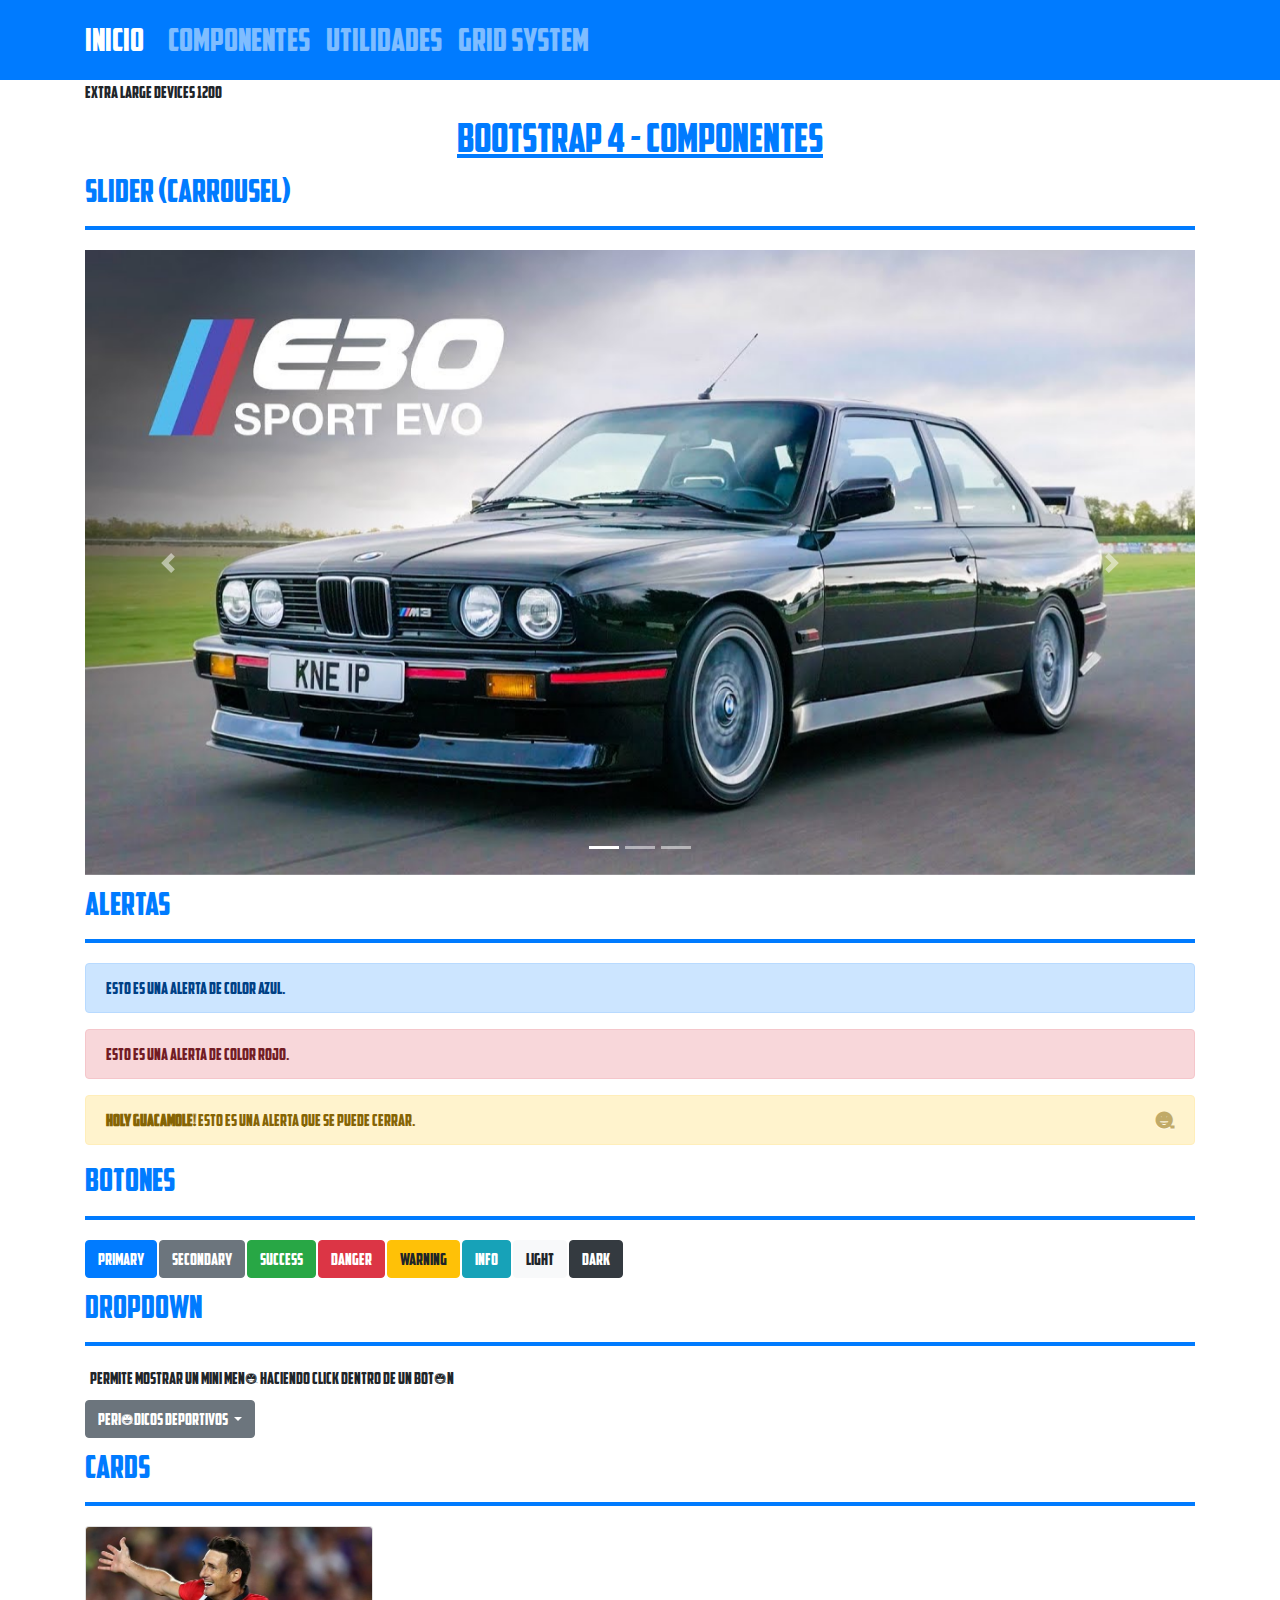
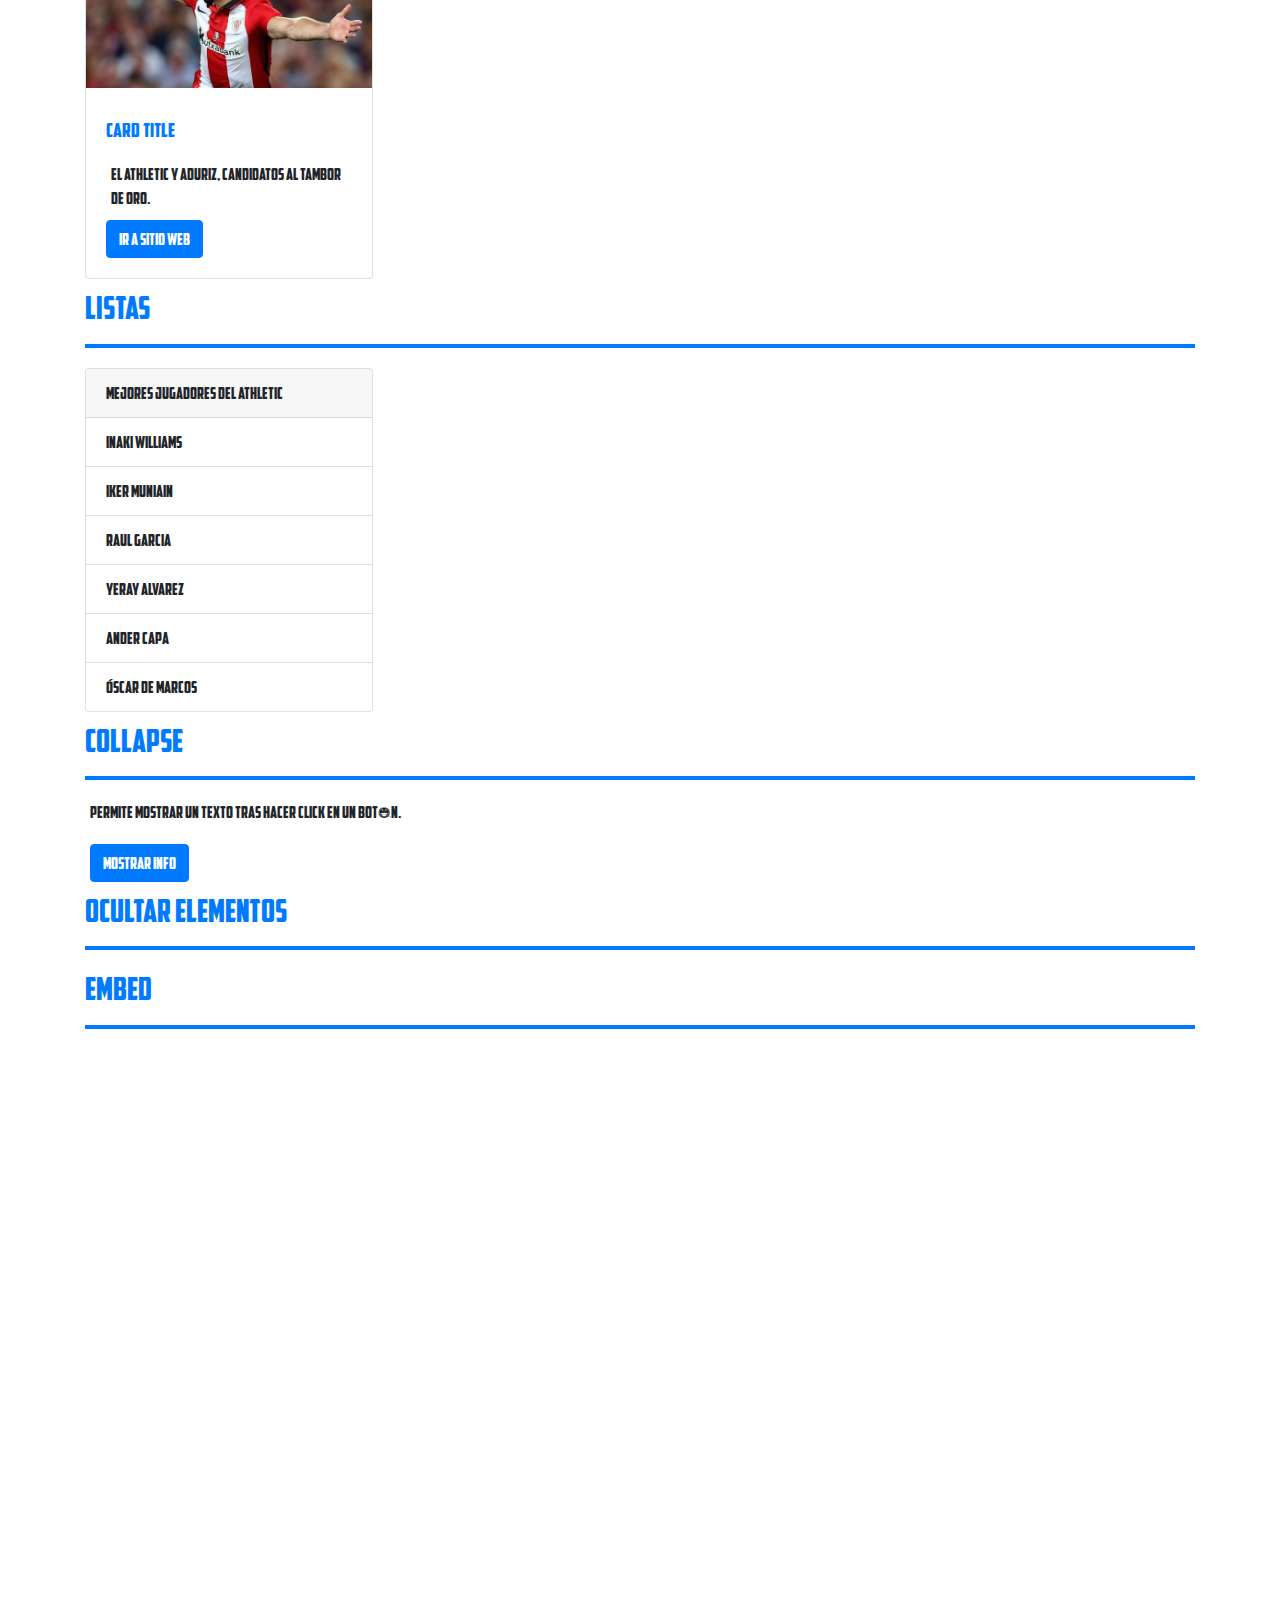
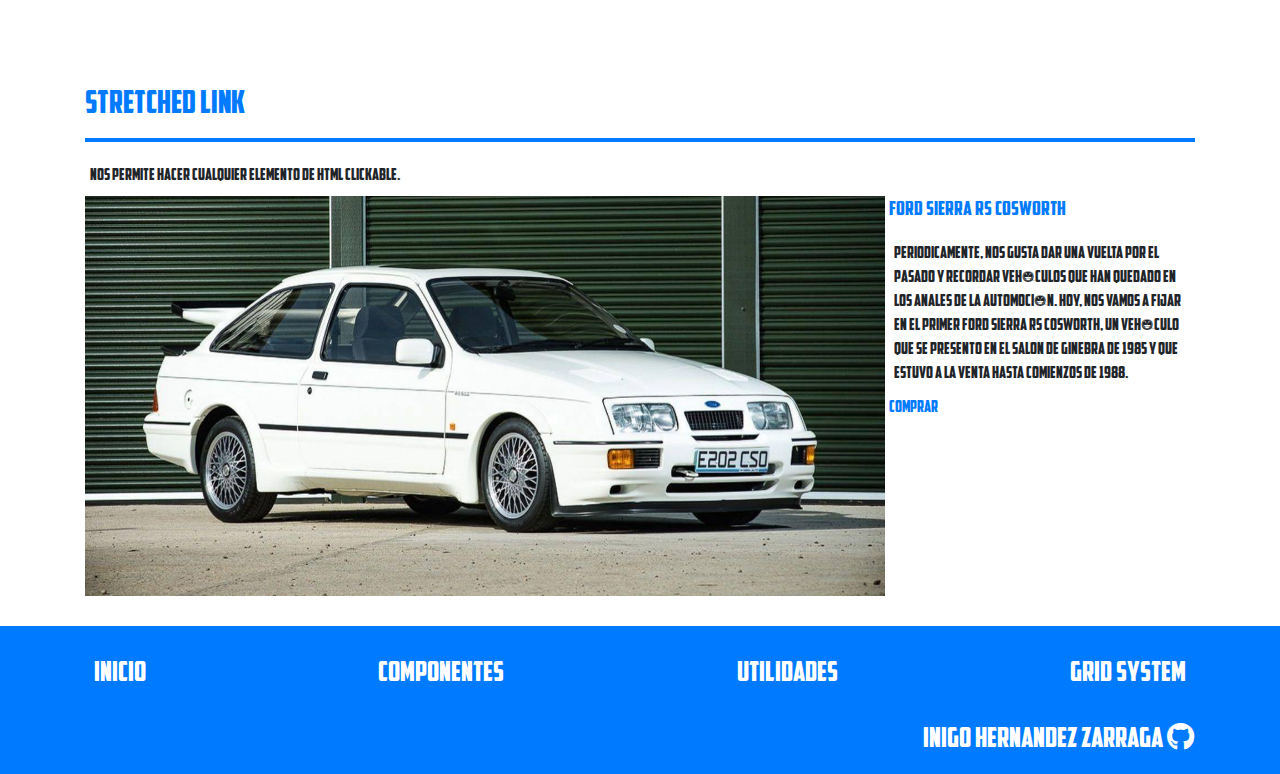
==== commit 80744103: "commit" ====
--- a/componentes.html
+++ b/componentes.html
@@ -6,18 +6,23 @@
     <meta charset="utf-8">
     <meta name="viewport" content="width=device-width, initial-scale=1, shrink-to-fit=no, user-scalable=no">
 
-    <!-- Fuente American Captain -->
-    <link rel="stylesheet" href="css/fonts.css">
-
+   
     <!-- Bootstrap CSS -->
     <link rel="stylesheet" href="https://stackpath.bootstrapcdn.com/bootstrap/4.3.1/css/bootstrap.min.css"
         integrity="sha384-ggOyR0iXCbMQv3Xipma34MD+dH/1fQ784/j6cY/iJTQUOhcWr7x9JvoRxT2MZw1T" crossorigin="anonymous">
-    
+
     <!-- FontAwesome -->
     <link rel="stylesheet" href="https://cdnjs.cloudflare.com/ajax/libs/font-awesome/5.11.2/css/all.css">
 
+    <!-- Fuente American Captain -->
+    <link rel="stylesheet" href="css/fonts.css">
+
+    <!--Fuente GoogleFonts -->
+    <!--<link href="https://fonts.googleapis.com/css?family=Ubuntu&display=swap" rel="stylesheet"-->
+
     <!-- Custom CSS -->
     <link rel="stylesheet" href="css/styles.css">
+    
     <title>Bootstrap 4 -  Componentes</title>
 </head>
 
@@ -154,10 +159,10 @@
                 Mejores jugadores del Athletic
             </div>
             <ol class="list-group list-group-flush">
-                <li class="list-group-item">Iñaki Williams</li>
+                <li class="list-group-item">Inaki Williams</li>
                 <li class="list-group-item">Iker Muniain</li>
-                <li class="list-group-item">Raúl García</li>
-                <li class="list-group-item">Yeray Álvarez</li>
+                <li class="list-group-item">Raul Garcia</li>
+                <li class="list-group-item">Yeray Alvarez</li>
                 <li class="list-group-item">Ander Capa</li>
                 <li class="list-group-item">Óscar De Marcos</li>
                
@@ -179,7 +184,11 @@
                Lorem, ipsum dolor sit amet consectetur adipisicing elit. Asperiores nihil dignissimos debitis cum dolorum praesentium repellendus, eius nobis, incidunt minima distinctio reiciendis qui cupiditate! Incidunt tempore quos architecto tempora omnis!
             </div>
         </div>
+
         <h2>Ocultar elementos</h2>
+
+        <hr>
+
         <div class="d-lg-none">
             <p>Este texto debe desaparecer en las pantallas menores a large.</p>
             <img class="border border-primary rounded" src="images/hidden.PNG" alt="imagen de como ocultar elementos dependiendo del tamano de la pantalla">
--- a/css/styles.css
+++ b/css/styles.css
@@ -80,6 +80,11 @@
     padding:20px;
 }
 
+.container h1{
+    text-align:center;
+    text-decoration: underline;
+}
+
 
 /* Extra small devices (portrait phones, less than 576px)
      No media query for `xs` since this is the default in Bootstrap
